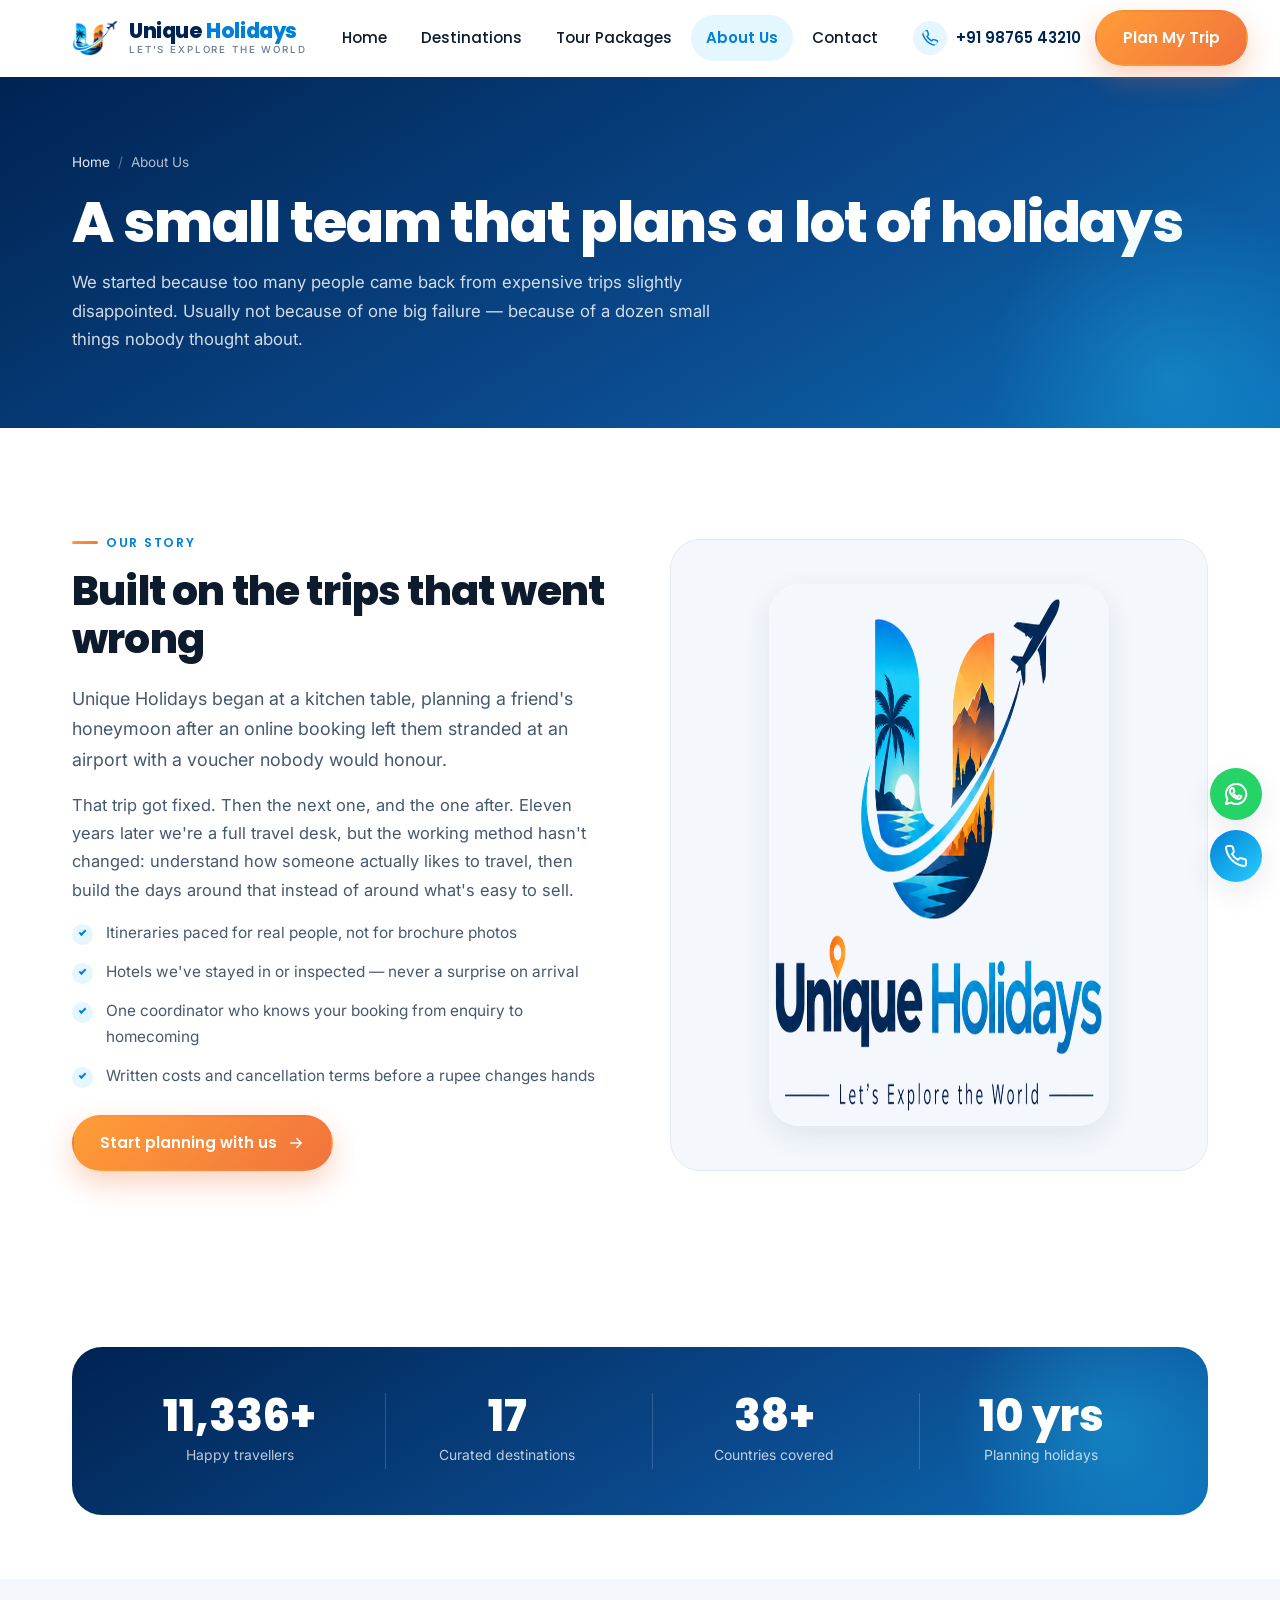
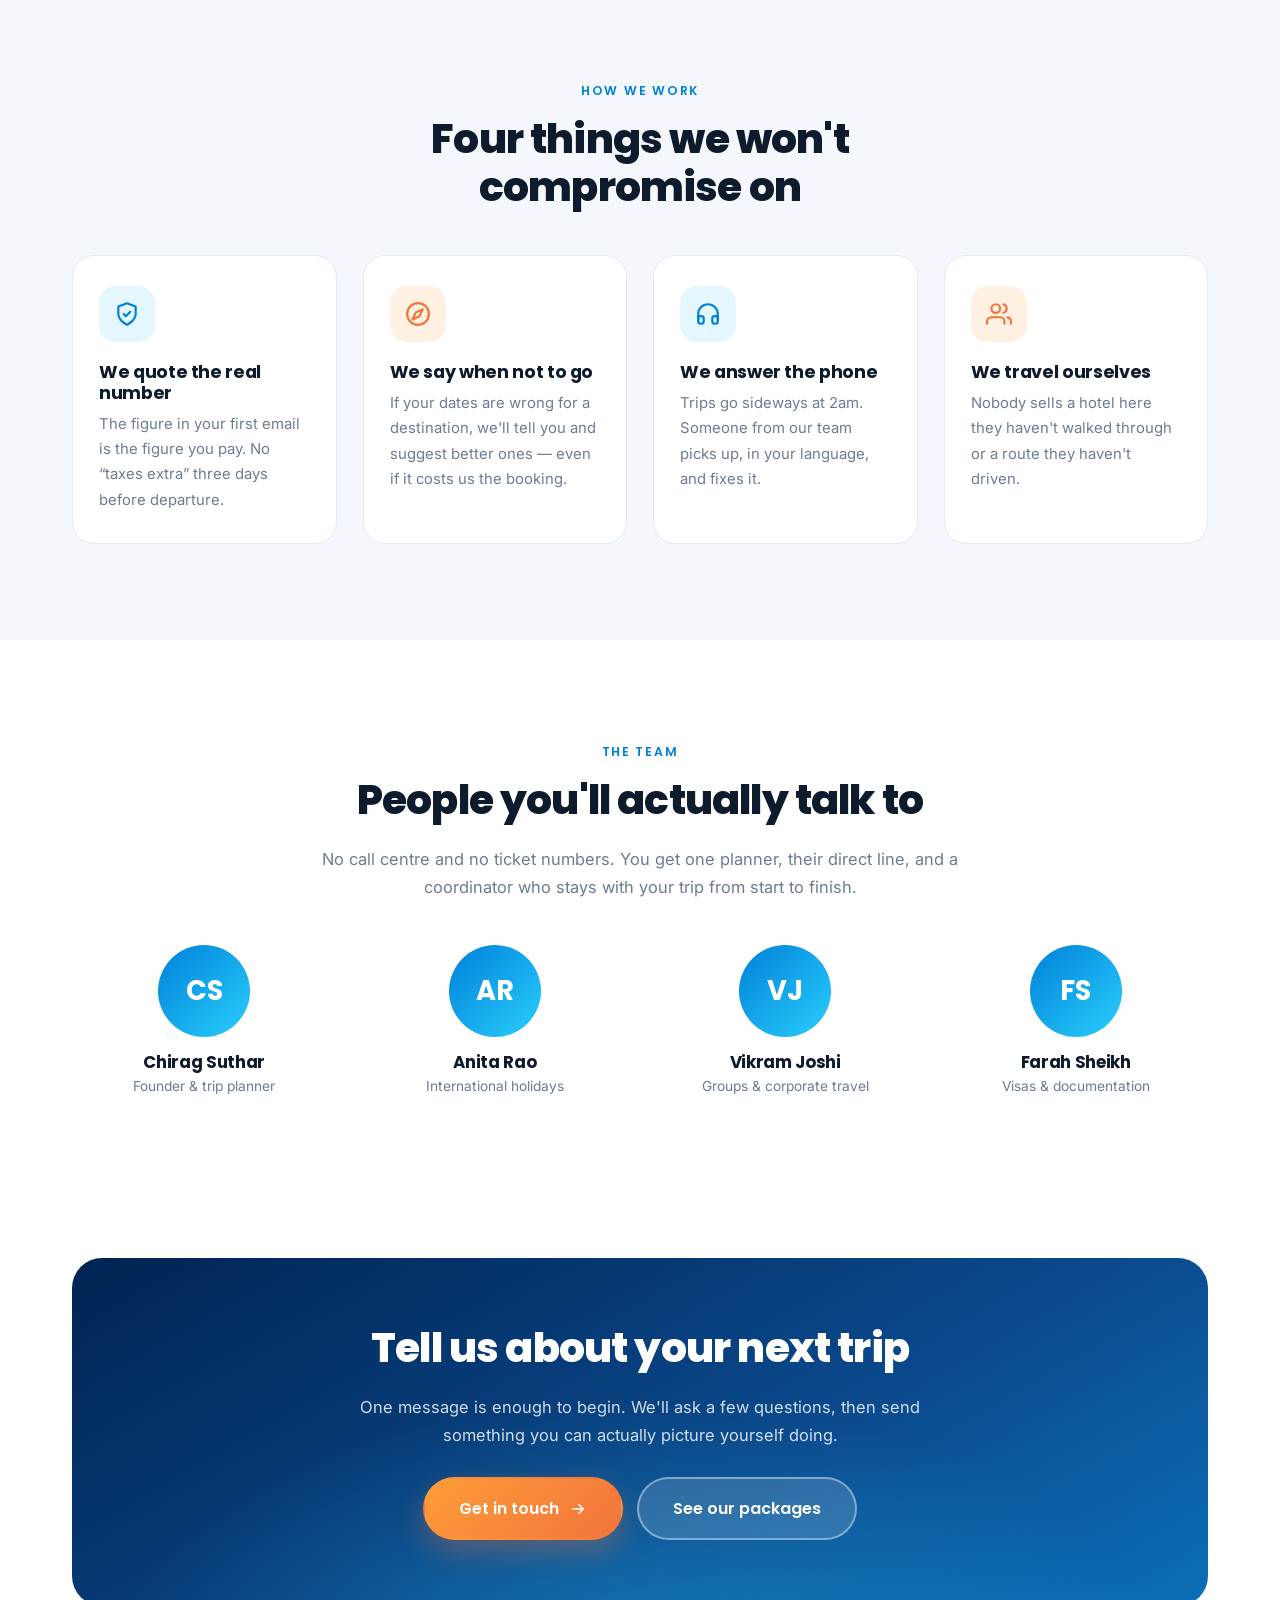
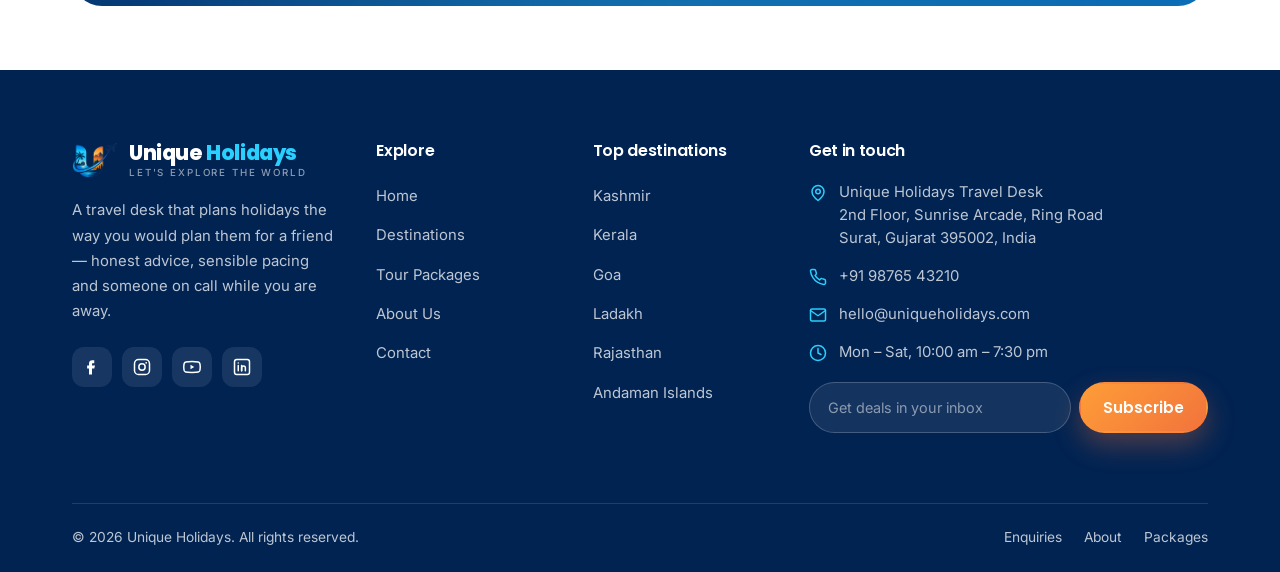
==== about.html @ 684582b1 "Build the Unique Holidays travel agency website A dependency-free static site built around the uploa" ====
<!DOCTYPE html>
<html lang="en">
<head>
<meta charset="utf-8">
<meta name="viewport" content="width=device-width, initial-scale=1">
<title>About Us — Unique Holidays</title>
<meta name="description" content="Unique Holidays is a travel desk that plans holidays the way you'd plan them for a friend — honest advice, all-in pricing and someone on call while you're away.">
<meta name="theme-color" content="#002352">
<link rel="canonical" href="https://www.uniqueholidays.com/about.html">
<meta property="og:type" content="website">
<meta property="og:title" content="About Us — Unique Holidays">
<meta property="og:description" content="Unique Holidays is a travel desk that plans holidays the way you'd plan them for a friend — honest advice, all-in pricing and someone on call while you're away.">
<meta property="og:image" content="assets/img/og-image.png">
<meta property="og:site_name" content="Unique Holidays">
<meta name="twitter:card" content="summary_large_image">
<link rel="icon" href="assets/img/favicon.ico" sizes="any">
<link rel="icon" href="assets/img/icon-192.png" type="image/png">
<link rel="apple-touch-icon" href="assets/img/apple-touch-icon.png">
<link rel="manifest" href="site.webmanifest">
<link rel="preconnect" href="https://fonts.googleapis.com">
<link rel="preconnect" href="https://fonts.gstatic.com" crossorigin>
<link href="https://fonts.googleapis.com/css2?family=Inter:wght@400;500;600&family=Poppins:wght@500;600;700;800&display=swap" rel="stylesheet">
<link rel="stylesheet" href="assets/css/styles.css">
</head>
<body>
<a class="skip-link" href="#main">Skip to main content</a>
<header class="site-header" id="siteHeader">
  <div class="container header-inner">
    <a class="brand" href="index.html" aria-label="Unique Holidays — home">
      <img src="assets/img/logo-mark.png" alt="" width="46" height="36">
      <span class="brand-text">
        <span class="brand-name">Unique <span>Holidays</span></span>
        <span class="brand-tag">Let's Explore the World</span>
      </span>
    </a>
    <nav class="nav" id="primaryNav" aria-label="Primary">
      <ul class="nav-list"><li><a href="index.html">Home</a></li><li><a href="destinations.html">Destinations</a></li><li><a href="packages.html">Tour Packages</a></li><li><a href="about.html" aria-current="page">About Us</a></li><li><a href="contact.html">Contact</a></li><li class="nav-cta-mobile"><a class="btn btn-primary" href="contact.html">Plan My Trip</a></li></ul>
    </nav>
    <div class="header-actions">
      <a class="header-phone" href="tel:+919876543210"><svg viewBox="0 0 24 24" fill="none" stroke="currentColor" stroke-width="2" stroke-linecap="round" stroke-linejoin="round" aria-hidden="true"><path d="M22 16.9v3a2 2 0 0 1-2.2 2 19.8 19.8 0 0 1-8.6-3.1 19.5 19.5 0 0 1-6-6A19.8 19.8 0 0 1 2 4.2 2 2 0 0 1 4 2h3a2 2 0 0 1 2 1.7c.1 1 .4 1.9.7 2.8a2 2 0 0 1-.4 2.1L8 9.9a16 16 0 0 0 6 6l1.3-1.3a2 2 0 0 1 2.1-.4c.9.3 1.8.6 2.8.7a2 2 0 0 1 1.8 2z"/></svg><span>+91 98765 43210</span></a>
      <a class="btn btn-primary" href="contact.html">Plan My Trip</a>
      <button class="nav-toggle" id="navToggle" type="button"
              aria-expanded="false" aria-controls="primaryNav" aria-label="Toggle navigation">
        <span></span>
      </button>
    </div>
  </div>
</header>

<main id="main">
  <section class="page-hero">
    <div class="container">
      <nav class="crumbs" aria-label="Breadcrumb">
        <a href="index.html">Home</a><span aria-hidden="true">/</span><span>About Us</span>
      </nav>
      <h1>A small team that plans a lot of holidays</h1>
      <p>We started because too many people came back from expensive trips slightly disappointed. Usually not because of one big failure — because of a dozen small things nobody thought about.</p>
    </div>
  </section>

  <section class="section">
    <div class="container split">
      <div>
        <span class="eyebrow">Our story</span>
        <h2>Built on the trips that went wrong</h2>
        <p class="lede">Unique Holidays began at a kitchen table, planning a friend's honeymoon after
           an online booking left them stranded at an airport with a voucher nobody would honour.</p>
        <p>That trip got fixed. Then the next one, and the one after. Eleven years later we're a
           full travel desk, but the working method hasn't changed: understand how someone actually
           likes to travel, then build the days around that instead of around what's easy to sell.</p>
        <ul class="tick-list">
          <li>Itineraries paced for real people, not for brochure photos</li>
          <li>Hotels we've stayed in or inspected — never a surprise on arrival</li>
          <li>One coordinator who knows your booking from enquiry to homecoming</li>
          <li>Written costs and cancellation terms before a rupee changes hands</li>
        </ul>
        <p style="margin-top:26px">
          <a class="btn btn-primary" href="contact.html">Start planning with us <svg viewBox="0 0 24 24" fill="none" stroke="currentColor" stroke-width="2" stroke-linecap="round" stroke-linejoin="round" aria-hidden="true"><path d="M5 12h14M13 6l6 6-6 6"/></svg></a>
        </p>
      </div>
      <div class="split-media">
        <div class="logo-showcase">
          <img src="assets/img/logo-full.png" alt="Unique Holidays — Let's Explore the World"
               width="720" height="542">
        </div>
      </div>
    </div>
  </section>

  <section class="section section--tight">
    <div class="container">
      <div class="stats-band reveal">
        <div class="stats-grid">
          <div><strong data-count="12000" data-suffix="+">0</strong><span>Happy travellers</span></div>
          <div><strong data-count="18" data-suffix="">0</strong><span>Curated destinations</span></div>
          <div><strong data-count="40" data-suffix="+">0</strong><span>Countries covered</span></div>
          <div><strong data-count="11" data-suffix=" yrs">0</strong><span>Planning holidays</span></div>
        </div>
      </div>
    </div>
  </section>

  <section class="section section--soft">
    <div class="container">
      <div class="section-head section-head--center">
        <span class="eyebrow">How we work</span>
        <h2>Four things we won't compromise on</h2>
      </div>
      <div class="grid grid-4"><div class="feature reveal"><div class="icon"><svg viewBox="0 0 24 24" fill="none" stroke="currentColor" stroke-width="2" stroke-linecap="round" stroke-linejoin="round" aria-hidden="true"><path d="M12 22s8-4 8-10V5l-8-3-8 3v7c0 6 8 10 8 10z"/><path d="m9 12 2 2 4-4"/></svg></div>
      <h3>We quote the real number</h3><p>The figure in your first email is the figure you pay. No “taxes extra” three days before departure.</p></div><div class="feature reveal"><div class="icon"><svg viewBox="0 0 24 24" fill="none" stroke="currentColor" stroke-width="2" stroke-linecap="round" stroke-linejoin="round" aria-hidden="true"><circle cx="12" cy="12" r="10"/><path d="m16.2 7.8-2.9 6.4-6.4 2.9 2.9-6.4z"/></svg></div>
      <h3>We say when not to go</h3><p>If your dates are wrong for a destination, we'll tell you and suggest better ones — even if it costs us the booking.</p></div><div class="feature reveal"><div class="icon"><svg viewBox="0 0 24 24" fill="none" stroke="currentColor" stroke-width="2" stroke-linecap="round" stroke-linejoin="round" aria-hidden="true"><path d="M3 18v-6a9 9 0 0 1 18 0v6"/><path d="M21 19a2 2 0 0 1-2 2h-1a2 2 0 0 1-2-2v-3a2 2 0 0 1 2-2h3zM3 19a2 2 0 0 0 2 2h1a2 2 0 0 0 2-2v-3a2 2 0 0 0-2-2H3z"/></svg></div>
      <h3>We answer the phone</h3><p>Trips go sideways at 2am. Someone from our team picks up, in your language, and fixes it.</p></div><div class="feature reveal"><div class="icon"><svg viewBox="0 0 24 24" fill="none" stroke="currentColor" stroke-width="2" stroke-linecap="round" stroke-linejoin="round" aria-hidden="true"><path d="M17 21v-2a4 4 0 0 0-4-4H5a4 4 0 0 0-4 4v2"/><circle cx="9" cy="7" r="4"/><path d="M23 21v-2a4 4 0 0 0-3-3.9"/><path d="M16 3.1a4 4 0 0 1 0 7.8"/></svg></div>
      <h3>We travel ourselves</h3><p>Nobody sells a hotel here they haven't walked through or a route they haven't driven.</p></div></div>
    </div>
  </section>

  <section class="section">
    <div class="container">
      <div class="section-head section-head--center">
        <span class="eyebrow">The team</span>
        <h2>People you'll actually talk to</h2>
        <p>No call centre and no ticket numbers. You get one planner, their direct line,
           and a coordinator who stays with your trip from start to finish.</p>
      </div>
      <div class="grid grid-4"><div class="team-card reveal"><span class="avatar" aria-hidden="true">CS</span>
      <h3>Chirag Suthar</h3><p>Founder &amp; trip planner</p></div><div class="team-card reveal"><span class="avatar" aria-hidden="true">AR</span>
      <h3>Anita Rao</h3><p>International holidays</p></div><div class="team-card reveal"><span class="avatar" aria-hidden="true">VJ</span>
      <h3>Vikram Joshi</h3><p>Groups &amp; corporate travel</p></div><div class="team-card reveal"><span class="avatar" aria-hidden="true">FS</span>
      <h3>Farah Sheikh</h3><p>Visas &amp; documentation</p></div></div>
    </div>
  </section>

  <section class="section section--tight">
    <div class="container">
      <div class="cta-band reveal">
        <h2>Tell us about your next trip</h2>
        <p>One message is enough to begin. We'll ask a few questions, then send something
           you can actually picture yourself doing.</p>
        <div class="cta-actions">
          <a class="btn btn-primary btn-lg" href="contact.html">Get in touch <svg viewBox="0 0 24 24" fill="none" stroke="currentColor" stroke-width="2" stroke-linecap="round" stroke-linejoin="round" aria-hidden="true"><path d="M5 12h14M13 6l6 6-6 6"/></svg></a>
          <a class="btn btn-light btn-lg" href="packages.html">See our packages</a>
        </div>
      </div>
    </div>
  </section>
</main>
<footer class="site-footer">
  <div class="container">
    <div class="footer-top">
      <div class="footer-about">
        <a class="brand" href="index.html">
          <img src="assets/img/logo-mark.png" alt="" width="46" height="36">
          <span class="brand-text">
            <span class="brand-name">Unique <span>Holidays</span></span>
            <span class="brand-tag">Let's Explore the World</span>
          </span>
        </a>
        <p>A travel desk that plans holidays the way you would plan them for a friend —
           honest advice, sensible pacing and someone on call while you are away.</p>
        <div class="socials">
          <a href="#" aria-label="Facebook"><svg viewBox="0 0 24 24" fill="none" stroke="currentColor" stroke-width="2" stroke-linecap="round" stroke-linejoin="round" aria-hidden="true"><path d="M15 3h-2.5A4.5 4.5 0 0 0 8 7.5V10H5.5v4H8v8h4v-8h3l1-4h-4V7.5A.5.5 0 0 1 12.5 7H15z" fill="currentColor" stroke="none"/></svg></a>
          <a href="#" aria-label="Instagram"><svg viewBox="0 0 24 24" fill="none" stroke="currentColor" stroke-width="2" stroke-linecap="round" stroke-linejoin="round" aria-hidden="true"><rect x="2" y="2" width="20" height="20" rx="5.5"/><circle cx="12" cy="12" r="4.2"/><circle cx="17.6" cy="6.4" r="1.2" fill="currentColor" stroke="none"/></svg></a>
          <a href="#" aria-label="YouTube"><svg viewBox="0 0 24 24" fill="none" stroke="currentColor" stroke-width="2" stroke-linecap="round" stroke-linejoin="round" aria-hidden="true"><path d="M22.5 7.5a3 3 0 0 0-2.1-2.1C18.5 4.8 12 4.8 12 4.8s-6.5 0-8.4.6A3 3 0 0 0 1.5 7.5 31 31 0 0 0 1 12a31 31 0 0 0 .5 4.5 3 3 0 0 0 2.1 2.1c1.9.6 8.4.6 8.4.6s6.5 0 8.4-.6a3 3 0 0 0 2.1-2.1A31 31 0 0 0 23 12a31 31 0 0 0-.5-4.5z"/><path d="m10 15 5-3-5-3z" fill="currentColor" stroke="none"/></svg></a>
          <a href="#" aria-label="LinkedIn"><svg viewBox="0 0 24 24" fill="none" stroke="currentColor" stroke-width="2" stroke-linecap="round" stroke-linejoin="round" aria-hidden="true"><rect x="2" y="2" width="20" height="20" rx="3"/><path d="M7 10v7M7 6.5v.01M11.5 17v-4a2.5 2.5 0 0 1 5 0v4"/><path d="M11.5 10v7"/></svg></a>
        </div>
      </div>
      <div class="footer-col">
        <h4>Explore</h4>
        <ul><li><a href="index.html">Home</a></li><li><a href="destinations.html">Destinations</a></li><li><a href="packages.html">Tour Packages</a></li><li><a href="about.html">About Us</a></li><li><a href="contact.html">Contact</a></li></ul>
      </div>
      <div class="footer-col">
        <h4>Top destinations</h4>
        <ul><li><a href="destinations.html#kashmir">Kashmir</a></li><li><a href="destinations.html#kerala">Kerala</a></li><li><a href="destinations.html#goa">Goa</a></li><li><a href="destinations.html#ladakh">Ladakh</a></li><li><a href="destinations.html#rajasthan">Rajasthan</a></li><li><a href="destinations.html#andaman">Andaman Islands</a></li></ul>
      </div>
      <div class="footer-col">
        <h4>Get in touch</h4>
        <!-- TODO: replace the placeholder contact details below with your real ones -->
        <ul class="footer-contact">
          <li><svg viewBox="0 0 24 24" fill="none" stroke="currentColor" stroke-width="2" stroke-linecap="round" stroke-linejoin="round" aria-hidden="true"><path d="M20 10c0 6-8 12-8 12s-8-6-8-12a8 8 0 0 1 16 0z"/><circle cx="12" cy="10" r="3"/></svg><span>Unique Holidays Travel Desk<br>2nd Floor, Sunrise Arcade, Ring Road<br>Surat, Gujarat 395002, India</span></li>
          <li><svg viewBox="0 0 24 24" fill="none" stroke="currentColor" stroke-width="2" stroke-linecap="round" stroke-linejoin="round" aria-hidden="true"><path d="M22 16.9v3a2 2 0 0 1-2.2 2 19.8 19.8 0 0 1-8.6-3.1 19.5 19.5 0 0 1-6-6A19.8 19.8 0 0 1 2 4.2 2 2 0 0 1 4 2h3a2 2 0 0 1 2 1.7c.1 1 .4 1.9.7 2.8a2 2 0 0 1-.4 2.1L8 9.9a16 16 0 0 0 6 6l1.3-1.3a2 2 0 0 1 2.1-.4c.9.3 1.8.6 2.8.7a2 2 0 0 1 1.8 2z"/></svg><span><a href="tel:+919876543210">+91 98765 43210</a></span></li>
          <li><svg viewBox="0 0 24 24" fill="none" stroke="currentColor" stroke-width="2" stroke-linecap="round" stroke-linejoin="round" aria-hidden="true"><path d="M4 4h16a2 2 0 0 1 2 2v12a2 2 0 0 1-2 2H4a2 2 0 0 1-2-2V6a2 2 0 0 1 2-2z"/><path d="m22 6-10 7L2 6"/></svg><span><a href="mailto:hello@uniqueholidays.com">hello@uniqueholidays.com</a></span></li>
          <li><svg viewBox="0 0 24 24" fill="none" stroke="currentColor" stroke-width="2" stroke-linecap="round" stroke-linejoin="round" aria-hidden="true"><circle cx="12" cy="12" r="10"/><path d="M12 6v6l4 2"/></svg><span>Mon – Sat, 10:00 am – 7:30 pm</span></li>
        </ul>
        <form class="newsletter" id="newsletterForm" novalidate>
          <label class="visually-hidden" for="newsletterEmail">Email address</label>
          <input type="email" id="newsletterEmail" name="email" placeholder="Get deals in your inbox" required>
          <button class="btn btn-primary" type="submit">Subscribe</button>
        </form>
        <p class="newsletter-msg" id="newsletterMsg" role="status"></p>
      </div>
    </div>
    <div class="footer-bottom">
      <p style="margin:0">© <span id="year">2026</span> Unique Holidays. All rights reserved.</p>
      <ul>
        <li><a href="contact.html">Enquiries</a></li>
        <li><a href="about.html">About</a></li>
        <li><a href="packages.html">Packages</a></li>
      </ul>
    </div>
  </div>
</footer>

<div class="float-actions">
  <a class="float-wa" href="https://wa.me/919876543210" aria-label="Chat on WhatsApp" target="_blank" rel="noopener"><svg viewBox="0 0 24 24" fill="none" stroke="currentColor" stroke-width="2" stroke-linecap="round" stroke-linejoin="round" aria-hidden="true"><path d="M17.5 14.4c-.3-.2-1.7-.9-2-1-.3-.1-.5-.1-.7.1l-.9 1.2c-.2.2-.4.2-.6.1a8.2 8.2 0 0 1-4-3.5c-.2-.3 0-.5.1-.6l.6-.7c.2-.2.2-.4.3-.6s0-.4 0-.6l-1-2.3c-.2-.6-.5-.5-.7-.5h-.6c-.2 0-.6.1-.9.4A3.4 3.4 0 0 0 5.9 9c0 1.5 1.1 3 1.3 3.2a12 12 0 0 0 4.6 4.1c1.7.7 2.3.8 3.1.6.5-.1 1.7-.7 1.9-1.3.2-.7.2-1.2.2-1.3z"/><path d="M12 2a10 10 0 0 0-8.6 15L2 22l5.2-1.4A10 10 0 1 0 12 2z" fill="none"/></svg></a>
  <a class="float-call" href="tel:+919876543210" aria-label="Call us"><svg viewBox="0 0 24 24" fill="none" stroke="currentColor" stroke-width="2" stroke-linecap="round" stroke-linejoin="round" aria-hidden="true"><path d="M22 16.9v3a2 2 0 0 1-2.2 2 19.8 19.8 0 0 1-8.6-3.1 19.5 19.5 0 0 1-6-6A19.8 19.8 0 0 1 2 4.2 2 2 0 0 1 4 2h3a2 2 0 0 1 2 1.7c.1 1 .4 1.9.7 2.8a2 2 0 0 1-.4 2.1L8 9.9a16 16 0 0 0 6 6l1.3-1.3a2 2 0 0 1 2.1-.4c.9.3 1.8.6 2.8.7a2 2 0 0 1 1.8 2z"/></svg></a>
</div>

<script src="assets/js/main.js" defer></script>
</body>
</html>
---- assets/css/styles.css ----
/* ==========================================================================
   Unique Holidays — design system
   Palette sampled directly from the brand logo:
   navy #002352 · blue #0080D8 · sky #29CFFD · orange #FE9D38
   ========================================================================== */

/* ---------------------------------------------------------------- tokens -- */
:root {
  --navy:        #002352;
  --navy-800:    #04264F;
  --navy-600:    #0B4B8F;
  --blue:        #0080D8;
  --blue-400:    #29A9F0;
  --sky:         #29CFFD;
  --sky-100:     #E4F6FE;
  --orange:      #FE9D38;
  --orange-600:  #F2733C;
  --sand:        #FFE3B0;

  --ink:         #0E1B2C;
  --body:        #46586E;
  --muted:       #6B7C92;
  --line:        #E3EAF2;
  --line-soft:   #EEF3F8;
  --surface:     #FFFFFF;
  --surface-2:   #F4F8FC;

  --grad-brand:  linear-gradient(135deg, var(--blue) 0%, var(--sky) 100%);
  --grad-warm:   linear-gradient(135deg, var(--orange) 0%, var(--orange-600) 100%);
  --grad-deep:   linear-gradient(150deg, var(--navy) 0%, var(--navy-600) 62%, #0B6FB8 100%);

  --r-sm: 10px;
  --r-md: 16px;
  --r-lg: 22px;
  --r-xl: 30px;
  --r-pill: 999px;

  --sh-sm: 0 2px 8px rgba(0, 35, 82, .06);
  --sh-md: 0 10px 30px rgba(0, 35, 82, .09);
  --sh-lg: 0 24px 60px rgba(0, 35, 82, .14);
  --sh-cta: 0 12px 28px rgba(242, 115, 60, .32);

  --container: 1180px;
  --gutter: 22px;

  --font-head: "Poppins", "Segoe UI", system-ui, -apple-system, sans-serif;
  --font-body: "Inter", "Segoe UI", system-ui, -apple-system, sans-serif;

  --ease: cubic-bezier(.22, .8, .26, 1);
}

/* ------------------------------------------------------------------ base -- */
*, *::before, *::after { box-sizing: border-box; }

html { scroll-behavior: smooth; -webkit-text-size-adjust: 100%; }

body {
  margin: 0;
  font-family: var(--font-body);
  font-size: 16.5px;
  line-height: 1.7;
  color: var(--body);
  background: var(--surface);
  overflow-x: hidden;
}

h1, h2, h3, h4, h5 {
  font-family: var(--font-head);
  color: var(--ink);
  line-height: 1.18;
  margin: 0 0 .5em;
  letter-spacing: -.02em;
  font-weight: 700;
}
h1 { font-size: clamp(2.15rem, 4.6vw, 3.5rem); font-weight: 800; }
h2 { font-size: clamp(1.75rem, 3.2vw, 2.6rem); font-weight: 800; }
h3 { font-size: clamp(1.15rem, 1.8vw, 1.4rem); }
p  { margin: 0 0 1rem; }
a  { color: var(--blue); text-decoration: none; transition: color .2s var(--ease); }
a:hover { color: var(--orange-600); }
img, svg { max-width: 100%; display: block; }
ul { margin: 0; padding: 0; list-style: none; }

:focus-visible {
  outline: 3px solid var(--orange);
  outline-offset: 3px;
  border-radius: 6px;
}

.visually-hidden {
  position: absolute; width: 1px; height: 1px; padding: 0; margin: -1px;
  overflow: hidden; clip: rect(0 0 0 0); white-space: nowrap; border: 0;
}

.skip-link {
  position: absolute; left: 50%; top: -60px; transform: translateX(-50%);
  background: var(--navy); color: #fff; padding: 10px 20px;
  border-radius: 0 0 10px 10px; z-index: 200; transition: top .2s var(--ease);
}
.skip-link:focus { top: 0; color: #fff; }

/* ------------------------------------------------------------- structure -- */
.container {
  width: 100%;
  max-width: var(--container);
  margin-inline: auto;
  padding-inline: var(--gutter);
}

.section { padding-block: clamp(56px, 8vw, 96px); }
.section--soft { background: var(--surface-2); }
.section--tight { padding-block: clamp(40px, 5vw, 64px); }

.section-head { max-width: 660px; margin-bottom: 44px; }
.section-head--center { margin-inline: auto; text-align: center; }

.eyebrow {
  display: inline-flex; align-items: center; gap: 8px;
  font-family: var(--font-head); font-weight: 600; font-size: .78rem;
  letter-spacing: .14em; text-transform: uppercase;
  color: var(--blue); margin-bottom: 14px;
}
.eyebrow::before {
  content: ""; width: 26px; height: 3px; border-radius: 2px; background: var(--grad-warm);
}
.section-head--center .eyebrow::before { display: none; }
.section-head p { font-size: 1.03rem; color: var(--muted); margin-bottom: 0; }

.lede { font-size: 1.12rem; color: var(--body); }

/* --------------------------------------------------------------- buttons -- */
.btn {
  display: inline-flex; align-items: center; justify-content: center; gap: 10px;
  font-family: var(--font-head); font-weight: 600; font-size: .95rem;
  padding: 13px 26px; border-radius: var(--r-pill); border: 2px solid transparent;
  cursor: pointer; transition: transform .22s var(--ease), box-shadow .22s var(--ease),
              background .22s var(--ease), color .22s var(--ease), border-color .22s var(--ease);
  white-space: nowrap; text-align: center;
}
.btn:hover { transform: translateY(-2px); }
.btn:active { transform: translateY(0); }
.btn svg { width: 18px; height: 18px; flex: none; }

.btn-primary { background: var(--grad-warm); color: #fff; box-shadow: var(--sh-cta); }
.btn-primary:hover { color: #fff; box-shadow: 0 16px 34px rgba(242, 115, 60, .42); }

.btn-brand { background: var(--grad-brand); color: #fff; box-shadow: 0 12px 26px rgba(11, 132, 222, .3); }
.btn-brand:hover { color: #fff; }

.btn-outline { border-color: var(--line); color: var(--ink); background: #fff; }
.btn-outline:hover { border-color: var(--blue); color: var(--blue); }

.btn-light { background: rgba(255, 255, 255, .14); color: #fff; border-color: rgba(255, 255, 255, .4); }
.btn-light:hover { background: #fff; color: var(--navy); }

.btn-block { width: 100%; }
.btn-lg { padding: 16px 34px; font-size: 1rem; }

/* ---------------------------------------------------------------- header -- */
.site-header {
  position: sticky; top: 0; z-index: 100;
  background: rgba(255, 255, 255, .92);
  backdrop-filter: blur(12px);
  border-bottom: 1px solid transparent;
  transition: box-shadow .25s var(--ease), border-color .25s var(--ease);
}
.site-header.is-stuck { box-shadow: var(--sh-sm); border-bottom-color: var(--line); }

.header-inner {
  display: flex; align-items: center; gap: 20px;
  min-height: 76px;
}

.brand { display: flex; align-items: center; gap: 11px; flex: none; }
.brand img { width: 46px; height: auto; }
.brand-text { display: flex; flex-direction: column; line-height: 1; }
.brand-name {
  font-family: var(--font-head); font-weight: 800; font-size: 1.28rem;
  letter-spacing: -.02em; color: var(--navy);
}
.brand-name span { color: var(--blue); }
.brand-tag {
  font-size: .61rem; letter-spacing: .19em; text-transform: uppercase;
  color: var(--muted); margin-top: 4px; font-weight: 500;
}

.nav { margin-left: auto; }
.nav-list { display: flex; align-items: center; gap: 4px; }
.nav-list a {
  display: block; padding: 10px 15px; border-radius: var(--r-pill); white-space: nowrap;
  font-family: var(--font-head); font-weight: 500; font-size: .94rem; color: var(--ink);
}
.nav-list a:hover { background: var(--sky-100); color: var(--blue); }
.nav-list a[aria-current="page"] { color: var(--blue); background: var(--sky-100); font-weight: 600; }

.header-actions { display: flex; align-items: center; gap: 14px; flex: none; }
.header-phone {
  display: inline-flex; align-items: center; gap: 9px;
  font-family: var(--font-head); font-weight: 600; font-size: .93rem; color: var(--navy);
}
.header-phone svg { width: 34px; height: 34px; padding: 8px; border-radius: 50%;
  background: var(--sky-100); color: var(--blue); flex: none; }
.header-phone:hover { color: var(--blue); }

.nav-cta-mobile { display: none; }
.nav-cta-mobile .btn { width: 100%; margin-top: 14px; }

.nav-toggle {
  display: none; width: 46px; height: 46px; border: 1px solid var(--line);
  background: #fff; border-radius: 13px; cursor: pointer; padding: 0;
  align-items: center; justify-content: center; flex: none;
}
.nav-toggle span {
  display: block; width: 20px; height: 2px; background: var(--navy); border-radius: 2px;
  position: relative; transition: background .2s var(--ease);
}
.nav-toggle span::before, .nav-toggle span::after {
  content: ""; position: absolute; left: 0; width: 20px; height: 2px;
  background: var(--navy); border-radius: 2px; transition: transform .25s var(--ease);
}
.nav-toggle span::before { top: -6px; }
.nav-toggle span::after  { top: 6px; }
.nav-toggle[aria-expanded="true"] span { background: transparent; }
.nav-toggle[aria-expanded="true"] span::before { transform: translateY(6px) rotate(45deg); }
.nav-toggle[aria-expanded="true"] span::after  { transform: translateY(-6px) rotate(-45deg); }

/* ------------------------------------------------------------------ hero -- */
.hero {
  position: relative; overflow: hidden;
  background: var(--grad-deep);
  color: #fff; padding-block: clamp(52px, 7vw, 88px) clamp(76px, 9vw, 116px);
}
.hero::before {
  content: ""; position: absolute; inset: auto -10% -55% -10%; height: 70%;
  background: radial-gradient(60% 100% at 50% 0%, rgba(41, 207, 253, .28), transparent 70%);
  pointer-events: none;
}
.hero-swoosh {
  position: absolute; right: -8%; top: -14%; width: 66%; min-width: 560px;
  opacity: .14; pointer-events: none;
}
.hero-inner {
  position: relative; z-index: 2;
  display: grid; grid-template-columns: 1.05fr .95fr; gap: clamp(30px, 5vw, 66px);
  align-items: center;
}
.hero h1 { color: #fff; margin-bottom: 18px; }
.hero h1 em {
  font-style: normal;
  background: linear-gradient(100deg, var(--orange) 10%, var(--sand) 90%);
  -webkit-background-clip: text; background-clip: text; color: transparent;
}
.hero-copy p { color: rgba(255, 255, 255, .82); font-size: 1.1rem; max-width: 52ch; }

.hero-pill {
  display: inline-flex; align-items: center; gap: 10px;
  background: rgba(255, 255, 255, .12); border: 1px solid rgba(255, 255, 255, .22);
  padding: 7px 16px 7px 8px; border-radius: var(--r-pill);
  font-size: .84rem; font-weight: 500; color: #fff; margin-bottom: 22px;
}
.hero-pill b {
  background: var(--grad-warm); color: #fff; font-weight: 700;
  padding: 3px 12px; border-radius: var(--r-pill); font-size: .76rem;
  font-family: var(--font-head); letter-spacing: .04em;
}
.hero-actions { display: flex; flex-wrap: wrap; gap: 14px; margin-top: 30px; }

.hero-stats {
  display: flex; flex-wrap: wrap; gap: 32px; margin-top: 40px;
  padding-top: 28px; border-top: 1px solid rgba(255, 255, 255, .18);
}
.hero-stats div strong {
  display: block; font-family: var(--font-head); font-weight: 800;
  font-size: 1.75rem; color: #fff; line-height: 1.1;
}
.hero-stats div span { font-size: .84rem; color: rgba(255, 255, 255, .7); }

/* hero collage */
.hero-art { position: relative; }
.collage { display: grid; grid-template-columns: 1fr 1fr; gap: 16px; }
.collage img {
  width: 100%; height: 100%; object-fit: cover; border-radius: var(--r-lg);
  box-shadow: var(--sh-lg); border: 3px solid rgba(255, 255, 255, .18);
}
.collage figure { margin: 0; position: relative; overflow: hidden; border-radius: var(--r-lg); }
.collage figcaption {
  position: absolute; left: 12px; bottom: 12px; z-index: 2;
  background: rgba(4, 38, 79, .74); backdrop-filter: blur(6px);
  color: #fff; font-family: var(--font-head); font-weight: 600; font-size: .8rem;
  padding: 5px 13px; border-radius: var(--r-pill);
}
.collage .tall { grid-row: span 2; }
.collage .tall img { min-height: 320px; object-position: 50% 76%; }
.collage .short img { height: 152px; }

.hero-badge {
  margin-top: 16px; background: rgba(255, 255, 255, .1);
  border: 1px solid rgba(255, 255, 255, .2); border-radius: var(--r-md);
  padding: 14px 18px; backdrop-filter: blur(8px);
  display: flex; align-items: center; gap: 13px;
}
.hero-badge .icon {
  width: 40px; height: 40px; border-radius: 12px; flex: none; color: #fff;
  background: var(--grad-brand); display: grid; place-items: center;
}
.hero-badge .icon svg { width: 20px; height: 20px; }
.hero-badge strong { display: block; font-family: var(--font-head); font-size: .95rem; color: #fff; }
.hero-badge > span:last-child > span { font-size: .78rem; color: rgba(255, 255, 255, .72); }

/* --------------------------------------------------------- search widget -- */
.search-wrap { margin-top: -58px; position: relative; z-index: 20; }
.search-card {
  background: #fff; border-radius: var(--r-xl); box-shadow: var(--sh-lg);
  padding: 22px; display: grid; gap: 14px;
  grid-template-columns: repeat(4, 1fr) auto; align-items: end;
}
.field { display: flex; flex-direction: column; gap: 7px; min-width: 0; }
.field > label {
  font-family: var(--font-head); font-weight: 600; font-size: .76rem;
  letter-spacing: .09em; text-transform: uppercase; color: var(--muted);
}
.field select, .field input, .field textarea {
  font-family: var(--font-body); font-size: .95rem; color: var(--ink);
  border: 1.5px solid var(--line); border-radius: var(--r-sm);
  padding: 12px 14px; background: #fff; width: 100%;
  transition: border-color .2s var(--ease), box-shadow .2s var(--ease);
}
.field select {
  appearance: none;
  background-image: url("data:image/svg+xml,%3Csvg xmlns='http://www.w3.org/2000/svg' viewBox='0 0 24 24' fill='none' stroke='%236B7C92' stroke-width='2.5' stroke-linecap='round'%3E%3Cpath d='M6 9l6 6 6-6'/%3E%3C/svg%3E");
  background-repeat: no-repeat; background-position: right 12px center; background-size: 16px;
  padding-right: 38px; cursor: pointer;
}
.field :is(select, input, textarea):focus {
  outline: none; border-color: var(--blue); box-shadow: 0 0 0 4px rgba(11, 132, 222, .13);
}
.field textarea { resize: vertical; min-height: 130px; }

/* ----------------------------------------------------------------- cards -- */
.grid { display: grid; gap: 26px; }
.grid-2 { grid-template-columns: repeat(2, 1fr); }
.grid-3 { grid-template-columns: repeat(3, 1fr); }
.grid-4 { grid-template-columns: repeat(4, 1fr); }

/* destination tile */
.dest-card {
  position: relative; display: block; overflow: hidden;
  border-radius: var(--r-lg); box-shadow: var(--sh-md);
  min-height: 322px; color: #fff; isolation: isolate;
}
.dest-card img {
  position: absolute; inset: 0; width: 100%; height: 100%; object-fit: cover;
  object-position: 50% 64%; z-index: -2; transition: transform .6s var(--ease);
}
.dest-card::after {
  content: ""; position: absolute; inset: 0; z-index: -1;
  background: linear-gradient(180deg, rgba(0, 35, 82, 0) 6%,
              rgba(0, 35, 82, .38) 44%, rgba(0, 35, 82, .92) 100%);
}
.dest-card:hover img { transform: scale(1.07); }
.dest-card:hover { color: #fff; }
.dest-body { position: absolute; inset: auto 0 0 0; padding: 20px; }
.dest-body h3 { color: #fff; margin: 0 0 5px; font-size: 1.2rem; }
.dest-body p {
  margin: 0; font-size: .84rem; line-height: 1.55; color: rgba(255, 255, 255, .8);
  display: -webkit-box; -webkit-line-clamp: 2; -webkit-box-orient: vertical;
  line-clamp: 2; overflow: hidden;
}
.dest-price {
  display: flex; align-items: baseline; gap: 6px; margin-top: 12px;
  font-family: var(--font-head); font-size: .8rem; color: rgba(255, 255, 255, .78);
}
.dest-price b { font-size: 1.08rem; color: var(--orange); }
.dest-tag {
  position: absolute; top: 16px; left: 16px; z-index: 2;
  background: rgba(255, 255, 255, .92); color: var(--navy);
  font-family: var(--font-head); font-weight: 600; font-size: .73rem;
  padding: 5px 13px; border-radius: var(--r-pill);
}
.dest-card--tall { min-height: 420px; }

/* package card */
.pkg-card {
  background: #fff; border: 1px solid var(--line); border-radius: var(--r-lg);
  overflow: hidden; display: flex; flex-direction: column;
  transition: transform .28s var(--ease), box-shadow .28s var(--ease), border-color .28s var(--ease);
}
.pkg-card:hover { transform: translateY(-6px); box-shadow: var(--sh-lg); border-color: transparent; }
.pkg-media { position: relative; aspect-ratio: 16 / 10; overflow: hidden; }
.pkg-media img { width: 100%; height: 100%; object-fit: cover; transition: transform .6s var(--ease); }
.pkg-card:hover .pkg-media img { transform: scale(1.06); }
.pkg-badge {
  position: absolute; top: 14px; left: 14px;
  background: var(--grad-warm); color: #fff;
  font-family: var(--font-head); font-weight: 600; font-size: .72rem;
  padding: 5px 13px; border-radius: var(--r-pill); letter-spacing: .03em;
}
.pkg-rating {
  position: absolute; top: 14px; right: 14px;
  background: rgba(255, 255, 255, .94); color: var(--navy);
  font-family: var(--font-head); font-weight: 600; font-size: .76rem;
  padding: 5px 11px; border-radius: var(--r-pill);
  display: inline-flex; align-items: center; gap: 5px;
}
.pkg-rating svg { width: 13px; height: 13px; color: var(--orange); }
.pkg-body { padding: 22px; display: flex; flex-direction: column; flex: 1; }
.pkg-where {
  display: inline-flex; align-items: center; gap: 6px;
  font-size: .82rem; color: var(--muted); margin-bottom: 8px;
}
.pkg-where svg { width: 14px; height: 14px; color: var(--blue); }
.pkg-body h3 { font-size: 1.16rem; margin-bottom: 10px; }
.pkg-body > p { font-size: .9rem; color: var(--muted); margin-bottom: 16px; }
.pkg-meta {
  display: flex; flex-wrap: wrap; gap: 8px; margin-bottom: 18px;
}
.pkg-meta li {
  display: inline-flex; align-items: center; gap: 6px;
  background: var(--surface-2); color: var(--body);
  font-size: .78rem; padding: 5px 11px; border-radius: var(--r-pill);
}
.pkg-meta svg { width: 13px; height: 13px; color: var(--blue); }
.pkg-foot {
  margin-top: auto; padding-top: 16px; border-top: 1px dashed var(--line);
  display: flex; align-items: center; justify-content: space-between; gap: 12px;
}
.price small { display: block; font-size: .72rem; color: var(--muted); line-height: 1.4; }
.price strong {
  font-family: var(--font-head); font-weight: 800; font-size: 1.35rem; color: var(--navy);
}
.price s { font-size: .8rem; color: var(--muted); margin-left: 6px; font-weight: 400; }

/* feature / value cards */
.feature {
  background: #fff; border: 1px solid var(--line); border-radius: var(--r-lg);
  padding: 30px 26px; height: 100%;
  transition: transform .28s var(--ease), box-shadow .28s var(--ease), border-color .28s var(--ease);
}
.feature:hover { transform: translateY(-5px); box-shadow: var(--sh-md); border-color: transparent; }
.feature .icon {
  width: 56px; height: 56px; border-radius: 17px; display: grid; place-items: center;
  background: var(--sky-100); color: var(--blue); margin-bottom: 20px;
}
.feature .icon svg { width: 26px; height: 26px; }
.feature:nth-child(2n) .icon { background: #FFF1E1; color: var(--orange-600); }
.feature h3 { font-size: 1.1rem; margin-bottom: 8px; }
.feature p { font-size: .93rem; color: var(--muted); margin: 0; }

/* numbered steps */
.step { position: relative; padding-left: 74px; }
.step .num {
  position: absolute; left: 0; top: 0;
  width: 54px; height: 54px; border-radius: 18px; display: grid; place-items: center;
  background: var(--grad-brand); color: #fff;
  font-family: var(--font-head); font-weight: 800; font-size: 1.25rem;
  box-shadow: 0 10px 22px rgba(11, 132, 222, .28);
}
.step h3 { font-size: 1.08rem; margin-bottom: 6px; }
.step p { font-size: .93rem; color: var(--muted); margin: 0; }

/* ------------------------------------------------------------ stats band -- */
.stats-band {
  background: var(--grad-deep); color: #fff; border-radius: var(--r-xl);
  padding: clamp(30px, 4vw, 46px); position: relative; overflow: hidden;
}
.stats-band::before {
  content: ""; position: absolute; right: -60px; top: -80px; width: 320px; height: 320px;
  border-radius: 50%; background: radial-gradient(circle, rgba(41, 207, 253, .3), transparent 68%);
}
.stats-grid {
  position: relative; display: grid; grid-template-columns: repeat(4, 1fr);
  gap: 24px; text-align: center;
}
.stats-grid div + div { border-left: 1px solid rgba(255, 255, 255, .16); }
.stats-grid strong {
  display: block; font-family: var(--font-head); font-weight: 800;
  font-size: clamp(1.9rem, 3.4vw, 2.7rem); line-height: 1.1;
}
.stats-grid span { font-size: .87rem; color: rgba(255, 255, 255, .74); }

/* ---------------------------------------------------------- testimonials -- */
.slider { position: relative; }
.slider-viewport { overflow: hidden; }
.slider-track {
  display: flex; transition: transform .5s var(--ease);
}
.slide { flex: 0 0 100%; padding: 4px; }
.quote {
  background: #fff; border: 1px solid var(--line); border-radius: var(--r-lg);
  padding: clamp(26px, 4vw, 44px); text-align: center; box-shadow: var(--sh-sm);
}
.quote .stars { display: inline-flex; gap: 3px; color: var(--orange); margin-bottom: 18px; }
.quote .stars svg { width: 19px; height: 19px; }
.quote blockquote {
  margin: 0 0 24px; font-size: clamp(1.02rem, 1.7vw, 1.22rem);
  line-height: 1.75; color: var(--ink); font-weight: 400;
}
.quote-person { display: inline-flex; align-items: center; gap: 13px; }
.avatar {
  width: 50px; height: 50px; border-radius: 50%; flex: none;
  background: var(--grad-brand); color: #fff; display: grid; place-items: center;
  font-family: var(--font-head); font-weight: 700; font-size: 1.05rem;
}
.quote-person strong { display: block; font-family: var(--font-head); color: var(--ink); font-size: .97rem; }
.quote-person span { font-size: .82rem; color: var(--muted); }

.slider-nav { display: flex; align-items: center; justify-content: center; gap: 14px; margin-top: 28px; }
.slider-btn {
  width: 46px; height: 46px; border-radius: 50%; border: 1.5px solid var(--line);
  background: #fff; color: var(--navy); cursor: pointer; display: grid; place-items: center;
  transition: background .2s var(--ease), color .2s var(--ease), border-color .2s var(--ease);
}
.slider-btn:hover { background: var(--navy); color: #fff; border-color: var(--navy); }
.slider-btn svg { width: 18px; height: 18px; }
.slider-dots { display: flex; gap: 8px; }
.slider-dots button {
  width: 9px; height: 9px; padding: 0; border: 0; border-radius: 50%;
  background: var(--line); cursor: pointer; transition: all .25s var(--ease);
}
.slider-dots button[aria-selected="true"] { background: var(--orange); width: 26px; border-radius: 5px; }

/* --------------------------------------------------------------- filters -- */
.filter-bar {
  display: flex; flex-wrap: wrap; gap: 10px; align-items: center;
  margin-bottom: 34px;
}
.chip {
  font-family: var(--font-head); font-weight: 500; font-size: .88rem;
  padding: 9px 19px; border-radius: var(--r-pill);
  border: 1.5px solid var(--line); background: #fff; color: var(--body);
  cursor: pointer; transition: all .22s var(--ease);
}
.chip:hover { border-color: var(--blue); color: var(--blue); }
.chip[aria-pressed="true"] {
  background: var(--navy); border-color: var(--navy); color: #fff; font-weight: 600;
}
.filter-count { margin-left: auto; font-size: .88rem; color: var(--muted); }

.is-hidden { display: none !important; }

.empty-state {
  text-align: center; padding: 60px 20px; color: var(--muted);
  border: 1.5px dashed var(--line); border-radius: var(--r-lg);
}

/* ------------------------------------------------------------- page hero -- */
.page-hero {
  background: var(--grad-deep); color: #fff; position: relative; overflow: hidden;
  padding-block: clamp(44px, 6vw, 74px);
}
.page-hero::after {
  content: ""; position: absolute; right: -80px; bottom: -140px;
  width: 380px; height: 380px; border-radius: 50%;
  background: radial-gradient(circle, rgba(41, 207, 253, .26), transparent 68%);
}
.page-hero h1 { color: #fff; margin-bottom: 12px; }
.page-hero p { color: rgba(255, 255, 255, .82); max-width: 62ch; margin: 0; font-size: 1.05rem; }
.crumbs {
  display: flex; flex-wrap: wrap; gap: 8px; align-items: center;
  font-size: .85rem; color: rgba(255, 255, 255, .68); margin-bottom: 16px;
}
.crumbs a { color: rgba(255, 255, 255, .9); }
.crumbs a:hover { color: var(--orange); }
.crumbs span[aria-hidden] { opacity: .5; }

/* ------------------------------------------------------------------- faq -- */
.faq-item {
  border: 1px solid var(--line); border-radius: var(--r-md);
  background: #fff; margin-bottom: 12px; overflow: hidden;
}
.faq-q {
  width: 100%; text-align: left; background: none; border: 0; cursor: pointer;
  font-family: var(--font-head); font-weight: 600; font-size: 1rem; color: var(--ink);
  padding: 19px 56px 19px 22px; position: relative; line-height: 1.5;
}
.faq-q::after {
  content: ""; position: absolute; right: 22px; top: 50%;
  width: 11px; height: 11px; margin-top: -7px;
  border-right: 2.5px solid var(--blue); border-bottom: 2.5px solid var(--blue);
  transform: rotate(45deg); transition: transform .3s var(--ease);
}
.faq-item.is-open .faq-q::after { transform: rotate(-135deg); margin-top: -2px; }
.faq-a { overflow: hidden; height: 0; transition: height .32s var(--ease); }
.faq-a p { padding: 0 22px 20px; margin: 0; color: var(--muted); font-size: .95rem; }

/* -------------------------------------------------------------- cta band -- */
.cta-band {
  position: relative; overflow: hidden; border-radius: var(--r-xl);
  background: var(--grad-deep); color: #fff;
  padding: clamp(36px, 6vw, 66px); text-align: center;
}
.cta-band::before {
  content: ""; position: absolute; inset: 0;
  background: radial-gradient(70% 120% at 50% 120%, rgba(41, 207, 253, .3), transparent 66%);
}
.cta-band > * { position: relative; }
.cta-band h2 { color: #fff; max-width: 20ch; margin-inline: auto; }
.cta-band p { color: rgba(255, 255, 255, .82); max-width: 56ch; margin: 0 auto 28px; }
.cta-actions { display: flex; flex-wrap: wrap; gap: 14px; justify-content: center; }

/* ----------------------------------------------------------------- forms -- */
.form-card {
  background: #fff; border: 1px solid var(--line); border-radius: var(--r-xl);
  padding: clamp(24px, 4vw, 40px); box-shadow: var(--sh-md);
}
.form-grid { display: grid; grid-template-columns: 1fr 1fr; gap: 18px; }
.form-grid .full { grid-column: 1 / -1; }
.field .error {
  font-size: .8rem; color: #D8452F; min-height: 1.1em; display: none;
}
.field.is-invalid .error { display: block; }
.field.is-invalid :is(input, select, textarea) { border-color: #E9836F; }
.consent { display: flex; gap: 11px; align-items: flex-start; font-size: .87rem; color: var(--muted); }
.consent input { width: 18px; height: 18px; margin-top: 3px; flex: none; accent-color: var(--blue); }

.form-note { font-size: .84rem; color: var(--muted); margin-top: 14px; text-align: center; }

.form-success {
  display: none; background: #ECFAF1; border: 1.5px solid #B7E7C9;
  color: #16663C; border-radius: var(--r-md); padding: 18px 20px; margin-bottom: 22px;
  font-size: .95rem;
}
.form-success.is-visible { display: block; }

/* -------------------------------------------------------------- contact --- */
.info-card {
  background: #fff; border: 1px solid var(--line); border-radius: var(--r-lg);
  padding: 26px; height: 100%;
}
.info-card .icon {
  width: 50px; height: 50px; border-radius: 15px; display: grid; place-items: center;
  background: var(--sky-100); color: var(--blue); margin-bottom: 16px;
}
.info-card .icon svg { width: 23px; height: 23px; }
.info-card h3 { font-size: 1.03rem; margin-bottom: 6px; }
.info-card p, .info-card a { font-size: .93rem; color: var(--muted); margin: 0; }
.info-card a:hover { color: var(--blue); }

.map-embed {
  border-radius: var(--r-lg); overflow: hidden; border: 1px solid var(--line);
  background: var(--surface-2); min-height: 320px;
  display: grid; place-items: center; text-align: center; padding: 30px;
}
.map-embed iframe { width: 100%; height: 100%; min-height: 320px; border: 0; display: block; }
.map-embed svg { width: 46px; height: 46px; margin-inline: auto; color: var(--blue); }
.map-embed h3 { margin-bottom: 4px; }

/* ----------------------------------------------------------------- about -- */
.split { display: grid; grid-template-columns: 1fr 1fr; gap: clamp(28px, 5vw, 60px); align-items: center; }
.split img { border-radius: var(--r-xl); box-shadow: var(--sh-md); width: 100%; }

.tick-list li {
  position: relative; padding-left: 34px; margin-bottom: 13px; font-size: .96rem;
}
.tick-list li::before {
  content: ""; position: absolute; left: 0; top: 4px;
  width: 21px; height: 21px; border-radius: 50%; background: var(--sky-100);
}
.tick-list li::after {
  content: ""; position: absolute; left: 7px; top: 10px;
  width: 7px; height: 4px; border-left: 2px solid var(--blue); border-bottom: 2px solid var(--blue);
  transform: rotate(-45deg);
}

.team-card { text-align: center; }
.team-card .avatar { width: 92px; height: 92px; font-size: 1.7rem; margin: 0 auto 16px; }
.team-card h3 { font-size: 1.05rem; margin-bottom: 2px; }
.team-card p { font-size: .86rem; color: var(--muted); margin: 0; }

.logo-showcase {
  display: grid; place-items: center; padding: clamp(26px, 4vw, 44px);
  background: var(--surface-2); border-radius: var(--r-xl); border: 1px solid var(--line);
}
.logo-showcase img { max-width: 340px; }

/* ---------------------------------------------------------------- footer -- */
.site-footer { background: var(--navy); color: rgba(255, 255, 255, .74); margin-top: 0; }
.footer-top {
  display: grid; grid-template-columns: 1.5fr 1fr 1fr 1.4fr; gap: 40px;
  padding-block: clamp(46px, 6vw, 72px) 44px;
}
.site-footer .brand-name { color: #fff; }
.site-footer .brand-name span { color: var(--sky); }
.site-footer .brand-tag { color: rgba(255, 255, 255, .55); }
.footer-about p { font-size: .93rem; margin: 20px 0 22px; max-width: 40ch; }
.socials { display: flex; gap: 10px; }
.socials a {
  width: 40px; height: 40px; border-radius: 12px; display: grid; place-items: center;
  background: rgba(255, 255, 255, .09); color: #fff;
  transition: background .22s var(--ease), transform .22s var(--ease);
}
.socials a:hover { background: var(--grad-warm); transform: translateY(-3px); color: #fff; }
.socials svg { width: 18px; height: 18px; }

.footer-col h4 {
  font-family: var(--font-head); color: #fff; font-size: 1rem; font-weight: 600;
  margin: 0 0 20px;
}
.footer-col li { margin-bottom: 11px; }
.footer-col a { color: rgba(255, 255, 255, .74); font-size: .93rem; }
.footer-col a:hover { color: var(--orange); }

.footer-contact li {
  display: flex; gap: 12px; margin-bottom: 15px; font-size: .93rem; line-height: 1.55;
}
.footer-contact svg { width: 18px; height: 18px; color: var(--sky); flex: none; margin-top: 3px; }
.footer-contact a { color: rgba(255, 255, 255, .74); }
.footer-contact a:hover { color: var(--orange); }

.newsletter { display: flex; gap: 8px; margin-top: 18px; }
.newsletter input {
  flex: 1; min-width: 0; border-radius: var(--r-pill); border: 1px solid rgba(255, 255, 255, .2);
  background: rgba(255, 255, 255, .08); color: #fff; padding: 12px 18px; font-size: .9rem;
  font-family: var(--font-body);
}
.newsletter input::placeholder { color: rgba(255, 255, 255, .5); }
.newsletter input:focus { outline: none; border-color: var(--sky); background: rgba(255, 255, 255, .13); }
.newsletter .btn { padding: 12px 22px; }
.newsletter-msg { font-size: .82rem; color: var(--sky); margin: 10px 0 0; min-height: 1.2em; }

.footer-bottom {
  border-top: 1px solid rgba(255, 255, 255, .12);
  padding-block: 22px;
  display: flex; flex-wrap: wrap; gap: 12px 26px; align-items: center; justify-content: space-between;
  font-size: .86rem;
}
.footer-bottom ul { display: flex; flex-wrap: wrap; gap: 22px; }
.footer-bottom a { color: rgba(255, 255, 255, .74); }
.footer-bottom a:hover { color: var(--orange); }

/* floating WhatsApp / call action */
.float-actions {
  position: fixed; right: 18px; bottom: 18px; z-index: 90;
  display: flex; flex-direction: column; gap: 10px;
}
.float-actions a {
  width: 52px; height: 52px; border-radius: 50%; display: grid; place-items: center;
  color: #fff; box-shadow: var(--sh-md); transition: transform .22s var(--ease);
}
.float-actions a:hover { transform: scale(1.08); color: #fff; }
.float-wa { background: #25D366; }
.float-call { background: var(--grad-brand); }
.float-actions svg { width: 24px; height: 24px; }

/* ---------------------------------------------------------- scroll reveal -- */
.reveal {
  opacity: 0; transform: translateY(22px);
  transition: opacity .6s var(--ease), transform .6s var(--ease);
}
.reveal.is-visible { opacity: 1; transform: none; }

@media (prefers-reduced-motion: reduce) {
  html { scroll-behavior: auto; }
  *, *::before, *::after {
    animation-duration: .01ms !important; transition-duration: .01ms !important;
  }
  .reveal { opacity: 1; transform: none; }
}

/* ----------------------------------------------------------- breakpoints -- */
@media (max-width: 1080px) {
  .search-card { grid-template-columns: repeat(2, 1fr); }
  .search-card .field-submit { grid-column: 1 / -1; }
  .header-phone span { display: none; }
  .nav-list a { padding: 10px 11px; font-size: .9rem; }
}

@media (max-width: 940px) {
  .header-phone span { display: none; }
  .nav-cta-mobile { display: block; }
  .nav-list li.nav-cta-mobile + li,
  .nav-list li.nav-cta-mobile { border-top: 0; }

  .hero-inner { grid-template-columns: 1fr; }
  .hero-art { order: -1; max-width: 560px; }
  .grid-4 { grid-template-columns: repeat(2, 1fr); }
  .grid-3 { grid-template-columns: repeat(2, 1fr); }
  .footer-top { grid-template-columns: 1fr 1fr; gap: 34px; }
  .split { grid-template-columns: 1fr; }
  .split .split-media { order: -1; }
  .stats-grid { grid-template-columns: repeat(2, 1fr); gap: 30px 10px; }
  .stats-grid div:nth-child(odd) { border-left: 0; }
  .stats-grid div:nth-child(3) { border-left: 0; }

  .nav {
    position: fixed; inset: 76px 0 auto; margin: 0;
    background: #fff; border-bottom: 1px solid var(--line);
    box-shadow: var(--sh-md);
    max-height: 0; overflow: hidden; transition: max-height .35s var(--ease);
  }
  .nav.is-open { max-height: 70vh; overflow-y: auto; }
  .nav-list { flex-direction: column; align-items: stretch; gap: 0; padding: 12px var(--gutter) 20px; }
  .nav-list a { padding: 14px 12px; border-radius: var(--r-sm); font-size: 1rem; }
  .nav-list li + li { border-top: 1px solid var(--line-soft); }
  .nav-toggle { display: flex; order: 3; }
  .header-inner { justify-content: space-between; }
  .header-actions { margin-left: auto; }
}

@media (max-width: 620px) {
  body { font-size: 16px; }
  .header-actions > .btn-primary { display: none; }
  .brand img { width: 40px; }
  .brand-name { font-size: 1.12rem; }
  .header-inner { min-height: 68px; gap: 10px; }
  .nav { top: 68px; }
  .grid-4, .grid-3, .grid-2, .form-grid { grid-template-columns: 1fr; }
  .search-card { grid-template-columns: 1fr; margin-top: 0; padding: 18px; }
  .search-wrap { margin-top: -34px; }
  .collage .short img { height: 118px; }
  .collage .tall img { min-height: 250px; }
  .hero-stats { gap: 22px; }
  .hero-stats div strong { font-size: 1.45rem; }
  .stats-grid { grid-template-columns: 1fr 1fr; }
  .footer-top { grid-template-columns: 1fr; }
  .footer-bottom { justify-content: center; text-align: center; }
  .footer-bottom ul { justify-content: center; gap: 16px; }
  .step { padding-left: 0; padding-top: 66px; }
  .step .num { width: 48px; height: 48px; }
  .newsletter { flex-direction: column; }
  .newsletter .btn { width: 100%; }
  .float-actions { right: 12px; bottom: 12px; }
  .float-actions a { width: 46px; height: 46px; }
}

/* ------------------------------------------------------------------ print -- */
@media print {
  .site-header, .site-footer, .float-actions, .hero-art, .btn { display: none !important; }
  body { color: #000; }
}
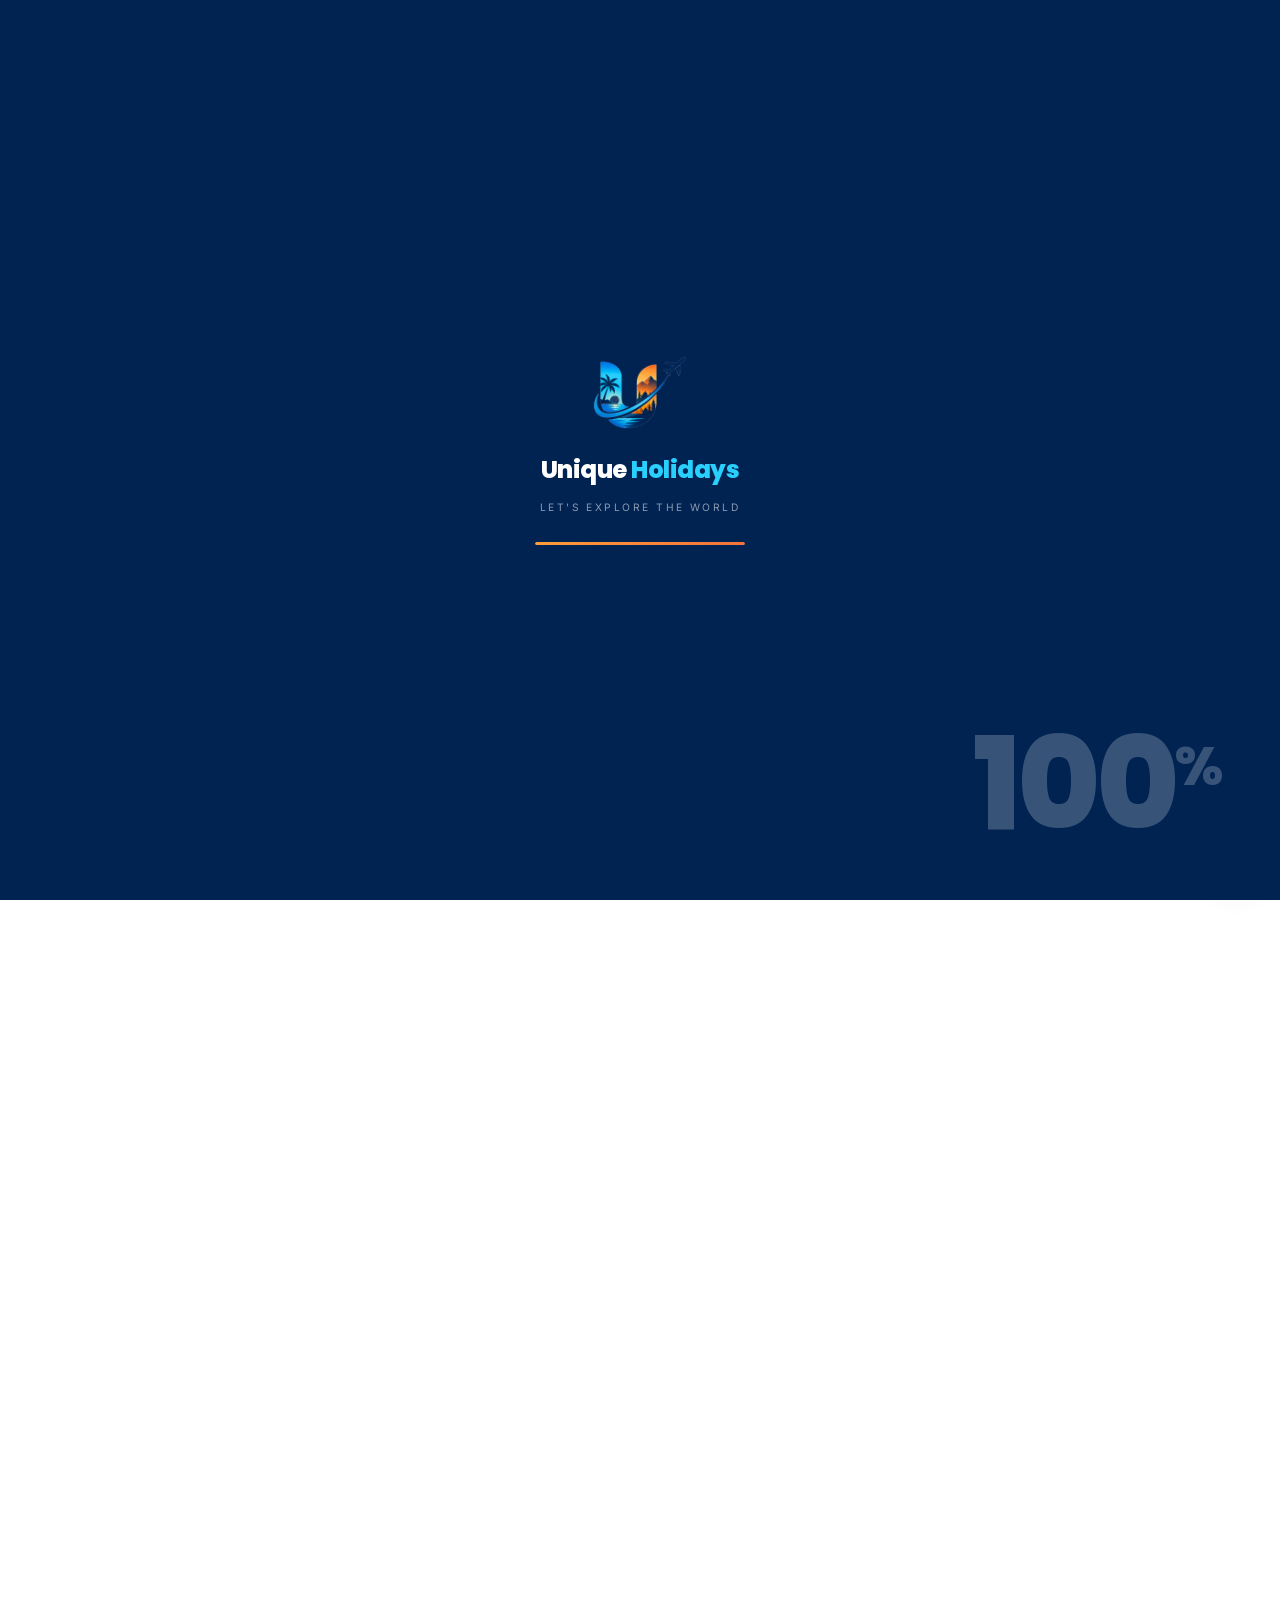
==== commit da743dbb: "Add scroll-driven motion layer, intro curtain and day/night mode Dependency-free (no GSAP/Lenis/Scro" ====
--- a/about.html
+++ b/about.html
@@ -21,9 +21,44 @@
 <link rel="preconnect" href="https://fonts.gstatic.com" crossorigin>
 <link href="https://fonts.googleapis.com/css2?family=Inter:wght@400;500;600&family=Poppins:wght@500;600;700;800&display=swap" rel="stylesheet">
 <link rel="stylesheet" href="assets/css/styles.css">
+<link rel="stylesheet" href="assets/css/motion.css">
+<noscript><style>
+  /* Without JavaScript the intro curtain would never lift and the pinned
+     gallery would never be measured, so fall back to plain, readable HTML. */
+  .uh-loader, .uh-meter { display: none !important; }
+  [data-anim] { opacity: 1 !important; transform: none !important; }
+  .uh-word > i { transform: none !important; }
+  .hscroll { min-height: 0; }
+  .hscroll__pin { position: static; height: auto; padding-bottom: 40px; }
+  .hscroll__viewport { overflow-x: auto; }
+  .hscroll__progress, .hscroll__hint { display: none; }
+  .daynight { height: auto; }
+  .daynight__pin { position: static; height: auto; padding-block: 80px; }
+  .daynight__swap > * { position: static; opacity: 1 !important; }
+  .theme-toggle { display: none; }
+</style></noscript>
+<script src="assets/js/boot.js"></script>
 </head>
 <body>
 <a class="skip-link" href="#main">Skip to main content</a>
+
+<div class="uh-loader" id="uhLoader" aria-hidden="true">
+  <div class="uh-loader__inner">
+    <img class="uh-loader__mark" src="assets/img/logo-mark.png" alt="" width="96" height="75">
+    <div class="uh-loader__word">Unique <span>Holidays</span></div>
+    <div class="uh-loader__tag">Let's Explore the World</div>
+    <div class="uh-loader__bar"><span id="uhBar"></span></div>
+  </div>
+  <div class="uh-loader__count"><span id="uhCount">00</span><i>%</i></div>
+  <div class="uh-loader__panel uh-loader__panel--l"></div>
+  <div class="uh-loader__panel uh-loader__panel--r"></div>
+</div>
+
+<div class="uh-meter" id="uhMeter" aria-hidden="true">
+  <span class="uh-meter__num" id="uhMeterNum">00</span>
+  <span class="uh-meter__track"><span class="uh-meter__fill" id="uhMeterFill"></span></span>
+  <span class="uh-meter__label">Scroll</span>
+</div>
 <header class="site-header" id="siteHeader">
   <div class="container header-inner">
     <a class="brand" href="index.html" aria-label="Unique Holidays — home">
@@ -38,6 +73,9 @@
     </nav>
     <div class="header-actions">
       <a class="header-phone" href="tel:+919876543210"><svg viewBox="0 0 24 24" fill="none" stroke="currentColor" stroke-width="2" stroke-linecap="round" stroke-linejoin="round" aria-hidden="true"><path d="M22 16.9v3a2 2 0 0 1-2.2 2 19.8 19.8 0 0 1-8.6-3.1 19.5 19.5 0 0 1-6-6A19.8 19.8 0 0 1 2 4.2 2 2 0 0 1 4 2h3a2 2 0 0 1 2 1.7c.1 1 .4 1.9.7 2.8a2 2 0 0 1-.4 2.1L8 9.9a16 16 0 0 0 6 6l1.3-1.3a2 2 0 0 1 2.1-.4c.9.3 1.8.6 2.8.7a2 2 0 0 1 1.8 2z"/></svg><span>+91 98765 43210</span></a>
+      <button class="theme-toggle" type="button" aria-pressed="false" aria-label="Switch to night mode">
+        <svg class="i-sun" viewBox="0 0 24 24" fill="none" stroke="currentColor" stroke-width="2" stroke-linecap="round" stroke-linejoin="round" aria-hidden="true"><circle cx="12" cy="12" r="4.2"/><path d="M12 2v2.4M12 19.6V22M4.2 4.2l1.7 1.7M18.1 18.1l1.7 1.7M2 12h2.4M19.6 12H22M4.2 19.8l1.7-1.7M18.1 5.9l1.7-1.7"/></svg><svg class="i-moon" viewBox="0 0 24 24" fill="none" stroke="currentColor" stroke-width="2" stroke-linecap="round" stroke-linejoin="round" aria-hidden="true"><path d="M21 13.2A8.5 8.5 0 1 1 10.8 3a6.8 6.8 0 0 0 10.2 10.2z"/></svg>
+      </button>
       <a class="btn btn-primary" href="contact.html">Plan My Trip</a>
       <button class="nav-toggle" id="navToggle" type="button"
               aria-expanded="false" aria-controls="primaryNav" aria-label="Toggle navigation">
@@ -53,7 +91,7 @@
       <nav class="crumbs" aria-label="Breadcrumb">
         <a href="index.html">Home</a><span aria-hidden="true">/</span><span>About Us</span>
       </nav>
-      <h1>A small team that plans a lot of holidays</h1>
+      <h1 data-split>A small team that plans a lot of holidays</h1>
       <p>We started because too many people came back from expensive trips slightly disappointed. Usually not because of one big failure — because of a dozen small things nobody thought about.</p>
     </div>
   </section>
@@ -79,7 +117,7 @@
         </p>
       </div>
       <div class="split-media">
-        <div class="logo-showcase">
+        <div class="logo-showcase" data-anim="scale-in">
           <img src="assets/img/logo-full.png" alt="Unique Holidays — Let's Explore the World"
                width="720" height="542">
         </div>
@@ -89,7 +127,7 @@
 
   <section class="section section--tight">
     <div class="container">
-      <div class="stats-band reveal">
+      <div class="stats-band reveal" data-anim="clip-up">
         <div class="stats-grid">
           <div><strong data-count="12000" data-suffix="+">0</strong><span>Happy travellers</span></div>
           <div><strong data-count="18" data-suffix="">0</strong><span>Curated destinations</span></div>
@@ -106,7 +144,7 @@
         <span class="eyebrow">How we work</span>
         <h2>Four things we won't compromise on</h2>
       </div>
-      <div class="grid grid-4"><div class="feature reveal"><div class="icon"><svg viewBox="0 0 24 24" fill="none" stroke="currentColor" stroke-width="2" stroke-linecap="round" stroke-linejoin="round" aria-hidden="true"><path d="M12 22s8-4 8-10V5l-8-3-8 3v7c0 6 8 10 8 10z"/><path d="m9 12 2 2 4-4"/></svg></div>
+      <div class="grid grid-4" data-stagger="100"><div class="feature reveal"><div class="icon"><svg viewBox="0 0 24 24" fill="none" stroke="currentColor" stroke-width="2" stroke-linecap="round" stroke-linejoin="round" aria-hidden="true"><path d="M12 22s8-4 8-10V5l-8-3-8 3v7c0 6 8 10 8 10z"/><path d="m9 12 2 2 4-4"/></svg></div>
       <h3>We quote the real number</h3><p>The figure in your first email is the figure you pay. No “taxes extra” three days before departure.</p></div><div class="feature reveal"><div class="icon"><svg viewBox="0 0 24 24" fill="none" stroke="currentColor" stroke-width="2" stroke-linecap="round" stroke-linejoin="round" aria-hidden="true"><circle cx="12" cy="12" r="10"/><path d="m16.2 7.8-2.9 6.4-6.4 2.9 2.9-6.4z"/></svg></div>
       <h3>We say when not to go</h3><p>If your dates are wrong for a destination, we'll tell you and suggest better ones — even if it costs us the booking.</p></div><div class="feature reveal"><div class="icon"><svg viewBox="0 0 24 24" fill="none" stroke="currentColor" stroke-width="2" stroke-linecap="round" stroke-linejoin="round" aria-hidden="true"><path d="M3 18v-6a9 9 0 0 1 18 0v6"/><path d="M21 19a2 2 0 0 1-2 2h-1a2 2 0 0 1-2-2v-3a2 2 0 0 1 2-2h3zM3 19a2 2 0 0 0 2 2h1a2 2 0 0 0 2-2v-3a2 2 0 0 0-2-2H3z"/></svg></div>
       <h3>We answer the phone</h3><p>Trips go sideways at 2am. Someone from our team picks up, in your language, and fixes it.</p></div><div class="feature reveal"><div class="icon"><svg viewBox="0 0 24 24" fill="none" stroke="currentColor" stroke-width="2" stroke-linecap="round" stroke-linejoin="round" aria-hidden="true"><path d="M17 21v-2a4 4 0 0 0-4-4H5a4 4 0 0 0-4 4v2"/><circle cx="9" cy="7" r="4"/><path d="M23 21v-2a4 4 0 0 0-3-3.9"/><path d="M16 3.1a4 4 0 0 1 0 7.8"/></svg></div>
@@ -122,7 +160,7 @@
         <p>No call centre and no ticket numbers. You get one planner, their direct line,
            and a coordinator who stays with your trip from start to finish.</p>
       </div>
-      <div class="grid grid-4"><div class="team-card reveal"><span class="avatar" aria-hidden="true">CS</span>
+      <div class="grid grid-4" data-stagger="100"><div class="team-card reveal"><span class="avatar" aria-hidden="true">CS</span>
       <h3>Chirag Suthar</h3><p>Founder &amp; trip planner</p></div><div class="team-card reveal"><span class="avatar" aria-hidden="true">AR</span>
       <h3>Anita Rao</h3><p>International holidays</p></div><div class="team-card reveal"><span class="avatar" aria-hidden="true">VJ</span>
       <h3>Vikram Joshi</h3><p>Groups &amp; corporate travel</p></div><div class="team-card reveal"><span class="avatar" aria-hidden="true">FS</span>
@@ -132,7 +170,7 @@
 
   <section class="section section--tight">
     <div class="container">
-      <div class="cta-band reveal">
+      <div class="cta-band reveal" data-anim="scale-in">
         <h2>Tell us about your next trip</h2>
         <p>One message is enough to begin. We'll ask a few questions, then send something
            you can actually picture yourself doing.</p>
@@ -206,5 +244,6 @@
 </div>
 
 <script src="assets/js/main.js" defer></script>
+<script src="assets/js/motion.js" defer></script>
 </body>
 </html>
--- a/assets/css/styles.css
+++ b/assets/css/styles.css
@@ -147,7 +147,7 @@
 .btn-brand { background: var(--grad-brand); color: #fff; box-shadow: 0 12px 26px rgba(11, 132, 222, .3); }
 .btn-brand:hover { color: #fff; }
 
-.btn-outline { border-color: var(--line); color: var(--ink); background: #fff; }
+.btn-outline { border-color: var(--line); color: var(--ink); background: var(--surface); }
 .btn-outline:hover { border-color: var(--blue); color: var(--blue); }
 
 .btn-light { background: rgba(255, 255, 255, .14); color: #fff; border-color: rgba(255, 255, 255, .4); }
@@ -159,7 +159,7 @@
 /* ---------------------------------------------------------------- header -- */
 .site-header {
   position: sticky; top: 0; z-index: 100;
-  background: rgba(255, 255, 255, .92);
+  background: var(--header-bg);
   backdrop-filter: blur(12px);
   border-bottom: 1px solid transparent;
   transition: box-shadow .25s var(--ease), border-color .25s var(--ease);
@@ -207,7 +207,7 @@
 
 .nav-toggle {
   display: none; width: 46px; height: 46px; border: 1px solid var(--line);
-  background: #fff; border-radius: 13px; cursor: pointer; padding: 0;
+  background: var(--surface); border-radius: 13px; cursor: pointer; padding: 0;
   align-items: center; justify-content: center; flex: none;
 }
 .nav-toggle span {
@@ -310,7 +310,7 @@
 /* --------------------------------------------------------- search widget -- */
 .search-wrap { margin-top: -58px; position: relative; z-index: 20; }
 .search-card {
-  background: #fff; border-radius: var(--r-xl); box-shadow: var(--sh-lg);
+  background: var(--surface); border-radius: var(--r-xl); box-shadow: var(--sh-lg);
   padding: 22px; display: grid; gap: 14px;
   grid-template-columns: repeat(4, 1fr) auto; align-items: end;
 }
@@ -322,7 +322,7 @@
 .field select, .field input, .field textarea {
   font-family: var(--font-body); font-size: .95rem; color: var(--ink);
   border: 1.5px solid var(--line); border-radius: var(--r-sm);
-  padding: 12px 14px; background: #fff; width: 100%;
+  padding: 12px 14px; background: var(--surface); width: 100%;
   transition: border-color .2s var(--ease), box-shadow .2s var(--ease);
 }
 .field select {
@@ -381,7 +381,7 @@
 
 /* package card */
 .pkg-card {
-  background: #fff; border: 1px solid var(--line); border-radius: var(--r-lg);
+  background: var(--surface); border: 1px solid var(--line); border-radius: var(--r-lg);
   overflow: hidden; display: flex; flex-direction: column;
   transition: transform .28s var(--ease), box-shadow .28s var(--ease), border-color .28s var(--ease);
 }
@@ -432,7 +432,7 @@
 
 /* feature / value cards */
 .feature {
-  background: #fff; border: 1px solid var(--line); border-radius: var(--r-lg);
+  background: var(--surface); border: 1px solid var(--line); border-radius: var(--r-lg);
   padding: 30px 26px; height: 100%;
   transition: transform .28s var(--ease), box-shadow .28s var(--ease), border-color .28s var(--ease);
 }
@@ -486,7 +486,7 @@
 }
 .slide { flex: 0 0 100%; padding: 4px; }
 .quote {
-  background: #fff; border: 1px solid var(--line); border-radius: var(--r-lg);
+  background: var(--surface); border: 1px solid var(--line); border-radius: var(--r-lg);
   padding: clamp(26px, 4vw, 44px); text-align: center; box-shadow: var(--sh-sm);
 }
 .quote .stars { display: inline-flex; gap: 3px; color: var(--orange); margin-bottom: 18px; }
@@ -507,7 +507,7 @@
 .slider-nav { display: flex; align-items: center; justify-content: center; gap: 14px; margin-top: 28px; }
 .slider-btn {
   width: 46px; height: 46px; border-radius: 50%; border: 1.5px solid var(--line);
-  background: #fff; color: var(--navy); cursor: pointer; display: grid; place-items: center;
+  background: var(--surface); color: var(--navy); cursor: pointer; display: grid; place-items: center;
   transition: background .2s var(--ease), color .2s var(--ease), border-color .2s var(--ease);
 }
 .slider-btn:hover { background: var(--navy); color: #fff; border-color: var(--navy); }
@@ -527,7 +527,7 @@
 .chip {
   font-family: var(--font-head); font-weight: 500; font-size: .88rem;
   padding: 9px 19px; border-radius: var(--r-pill);
-  border: 1.5px solid var(--line); background: #fff; color: var(--body);
+  border: 1.5px solid var(--line); background: var(--surface); color: var(--body);
   cursor: pointer; transition: all .22s var(--ease);
 }
 .chip:hover { border-color: var(--blue); color: var(--blue); }
@@ -566,7 +566,7 @@
 /* ------------------------------------------------------------------- faq -- */
 .faq-item {
   border: 1px solid var(--line); border-radius: var(--r-md);
-  background: #fff; margin-bottom: 12px; overflow: hidden;
+  background: var(--surface); margin-bottom: 12px; overflow: hidden;
 }
 .faq-q {
   width: 100%; text-align: left; background: none; border: 0; cursor: pointer;
@@ -600,7 +600,7 @@
 
 /* ----------------------------------------------------------------- forms -- */
 .form-card {
-  background: #fff; border: 1px solid var(--line); border-radius: var(--r-xl);
+  background: var(--surface); border: 1px solid var(--line); border-radius: var(--r-xl);
   padding: clamp(24px, 4vw, 40px); box-shadow: var(--sh-md);
 }
 .form-grid { display: grid; grid-template-columns: 1fr 1fr; gap: 18px; }
@@ -624,7 +624,7 @@
 
 /* -------------------------------------------------------------- contact --- */
 .info-card {
-  background: #fff; border: 1px solid var(--line); border-radius: var(--r-lg);
+  background: var(--surface); border: 1px solid var(--line); border-radius: var(--r-lg);
   padding: 26px; height: 100%;
 }
 .info-card .icon {
@@ -784,7 +784,7 @@
 
   .nav {
     position: fixed; inset: 76px 0 auto; margin: 0;
-    background: #fff; border-bottom: 1px solid var(--line);
+    background: var(--surface); border-bottom: 1px solid var(--line);
     box-shadow: var(--sh-md);
     max-height: 0; overflow: hidden; transition: max-height .35s var(--ease);
   }
@@ -800,6 +800,8 @@
 @media (max-width: 620px) {
   body { font-size: 16px; }
   .header-actions > .btn-primary { display: none; }
+  .header-phone { display: none; }
+  .header-actions { gap: 8px; }
   .brand img { width: 40px; }
   .brand-name { font-size: 1.12rem; }
   .header-inner { min-height: 68px; gap: 10px; }
--- a/assets/css/motion.css
+++ b/assets/css/motion.css
@@ -0,0 +1,358 @@
+/* ==========================================================================
+   Unique Holidays — motion layer
+   Intro loader, scroll meter, scroll-driven reveals, pinned horizontal
+   gallery and the day/night visual state. No JS libraries.
+   ========================================================================== */
+
+/* --------------------------------------------------------------- loader -- */
+.uh-loader {
+  position: fixed; inset: 0; z-index: 999;
+  background: var(--navy);
+  display: grid; place-items: center;
+  overflow: hidden;
+  transition: background-color .1s linear .35s;
+}
+.uh-loader::after {
+  content: ""; position: absolute; inset: 0;
+  background: radial-gradient(60% 70% at 50% 60%, rgba(41, 207, 253, .22), transparent 70%);
+}
+.uh-loader__inner {
+  position: relative; z-index: 5; text-align: center;
+  transition: opacity .5s var(--ease), transform .6s var(--ease);
+}
+.uh-loader__mark {
+  width: 96px; margin: 0 auto 20px;
+  animation: uh-float 2.4s ease-in-out infinite;
+}
+@keyframes uh-float {
+  0%, 100% { transform: translateY(0) }
+  50%      { transform: translateY(-9px) }
+}
+.uh-loader__word {
+  font-family: var(--font-head); font-weight: 800; font-size: 1.5rem;
+  letter-spacing: -.02em; color: #fff;
+}
+.uh-loader__word span { color: var(--sky); }
+.uh-loader__tag {
+  font-size: .64rem; letter-spacing: .24em; text-transform: uppercase;
+  color: rgba(255, 255, 255, .55); margin-top: 8px;
+}
+.uh-loader__bar {
+  width: 210px; height: 3px; border-radius: 2px; margin: 26px auto 0;
+  background: rgba(255, 255, 255, .16); overflow: hidden;
+}
+.uh-loader__bar span {
+  display: block; height: 100%; width: 0%;
+  background: var(--grad-warm); border-radius: 2px;
+}
+.uh-loader__count {
+  position: absolute; z-index: 5; right: clamp(20px, 5vw, 62px); bottom: clamp(18px, 4vw, 52px);
+  font-family: var(--font-head); font-weight: 800;
+  font-size: clamp(3rem, 12vw, 8rem); line-height: 1; color: rgba(255, 255, 255, .22);
+  letter-spacing: -.04em; font-variant-numeric: tabular-nums;
+}
+.uh-loader__count i { font-style: normal; font-size: .42em; vertical-align: super; }
+
+/* curtain: two halves that part sideways to reveal the page */
+.uh-loader__panel {
+  position: absolute; top: 0; bottom: 0; width: 50.6%;
+  background: var(--navy); z-index: 3;
+  transition: transform 1.05s var(--ease);
+}
+.uh-loader__panel--l { left: 0; }
+.uh-loader__panel--r { right: 0; }
+
+.uh-loader.is-done { background: transparent; }
+.uh-loader.is-done::after { opacity: 0; transition: opacity .35s var(--ease); }
+.uh-loader.is-done .uh-loader__inner { opacity: 0; transform: translateY(-16px) scale(.96); }
+.uh-loader.is-done .uh-loader__count { opacity: 0; transition: opacity .35s var(--ease); }
+.uh-loader.is-open .uh-loader__panel--l { transform: translateX(-101%); }
+.uh-loader.is-open .uh-loader__panel--r { transform: translateX(101%); }
+.uh-loader.is-gone { opacity: 0; pointer-events: none; visibility: hidden; }
+
+/* lock scrolling while the loader runs */
+html.uh-loading, html.uh-loading body { overflow: hidden; height: 100%; }
+
+/* ---------------------------------------------------------- scroll meter -- */
+.uh-meter {
+  position: fixed; left: clamp(10px, 1.6vw, 24px); top: 50%;
+  transform: translateY(-50%); z-index: 80;
+  display: flex; flex-direction: column; align-items: center; gap: 12px;
+  opacity: 0; transition: opacity .6s var(--ease) .2s;
+  pointer-events: none; mix-blend-mode: normal;
+}
+html.is-ready .uh-meter { opacity: 1; }
+.uh-meter__num {
+  font-family: var(--font-head); font-weight: 700; font-size: .78rem;
+  color: var(--muted); font-variant-numeric: tabular-nums; letter-spacing: .04em;
+}
+.uh-meter__track {
+  width: 2px; height: clamp(90px, 16vh, 168px); border-radius: 2px;
+  background: var(--line); position: relative; overflow: hidden;
+}
+.uh-meter__fill {
+  position: absolute; left: 0; top: 0; width: 100%; height: 0%;
+  background: linear-gradient(180deg, var(--sky), var(--orange));
+  border-radius: 2px;
+}
+.uh-meter__label {
+  writing-mode: vertical-rl; font-size: .58rem; letter-spacing: .22em;
+  text-transform: uppercase; color: var(--muted); opacity: .75;
+}
+@media (max-width: 620px) {
+  .uh-meter { left: 6px; gap: 8px; }
+  .uh-meter__track { height: 74px; }
+  .uh-meter__label { display: none; }
+  .uh-meter__num { font-size: .66rem; }
+}
+
+/* -------------------------------------------------------------- reveals -- */
+/* word-level mask reveal for headlines */
+.uh-word { display: inline-block; overflow: hidden; vertical-align: bottom; }
+.uh-word > i {
+  display: inline-block; font-style: inherit;
+  transform: translateY(110%);
+  transition: transform .9s var(--ease);
+}
+.uh-split.is-in .uh-word > i { transform: translateY(0); }
+
+[data-anim] {
+  opacity: 0;
+  transition: opacity .85s var(--ease), transform .85s var(--ease);
+  will-change: opacity, transform;
+}
+[data-anim="fade-up"]    { transform: translateY(34px); }
+[data-anim="fade-down"]  { transform: translateY(-26px); }
+[data-anim="fade-left"]  { transform: translateX(38px); }
+[data-anim="fade-right"] { transform: translateX(-38px); }
+[data-anim="scale-in"]   { transform: scale(.93); }
+[data-anim="clip-up"]    { transform: translateY(30px) scale(.985); transform-origin: 50% 100%; }
+[data-anim="clip-side"]  { transform: translateX(-30px) scale(.985); transform-origin: 0 50%; }
+
+[data-anim].is-in { opacity: 1; transform: none; }
+
+/* gradient headline text survives word-splitting: the clip has to move onto
+   the split spans, because the parent's clipped background can't reach them */
+.hero h1 em .uh-word,
+.hero h1 em .uh-word > i {
+  background: linear-gradient(100deg, var(--orange) 10%, var(--sand) 90%);
+  -webkit-background-clip: text; background-clip: text;
+  color: transparent;
+}
+
+/* image inside a reveal frame gets a slow counter-scale */
+.uh-frame { overflow: hidden; border-radius: inherit; }
+.uh-frame > img { transform: scale(1.16); transition: transform 1.4s var(--ease); }
+[data-anim].is-in .uh-frame > img, .uh-frame.is-in > img { transform: scale(1); }
+
+@media (prefers-reduced-motion: reduce) {
+  [data-anim], .uh-word > i, .uh-frame > img { transition: none !important; }
+  [data-anim] { opacity: 1 !important; transform: none !important; }
+  .uh-word > i { transform: none !important; }
+  .uh-loader { display: none !important; }
+}
+
+/* ------------------------------------------------- pinned horizontal set -- */
+.hscroll { position: relative; background: var(--surface-2); min-height: 100vh; }
+.hscroll__pin {
+  position: sticky; top: 0; height: 100vh; overflow: hidden;
+  display: flex; flex-direction: column; justify-content: flex-start;
+}
+.hscroll__head {
+  flex: none; padding-top: clamp(74px, 11vh, 122px);
+  padding-bottom: clamp(20px, 3vh, 34px); z-index: 3;
+}
+.hscroll__head h2 { margin-bottom: 6px; }
+.hscroll__head p { margin: 0; color: var(--muted); max-width: 46ch; font-size: .98rem; }
+
+.hscroll__viewport { width: 100%; overflow: hidden; flex: none; }
+.hscroll__track {
+  display: flex; gap: clamp(16px, 2vw, 28px);
+  padding-inline: clamp(22px, 6vw, 90px);
+  will-change: transform;
+}
+.hscroll__item {
+  flex: none; height: min(54vh, 460px); width: auto; aspect-ratio: 3 / 4;
+  border-radius: var(--r-xl); overflow: hidden; position: relative;
+  box-shadow: var(--sh-md);
+  color: #fff; isolation: isolate; text-decoration: none;
+}
+.hscroll__item img {
+  position: absolute; inset: 0; width: 100%; height: 100%;
+  object-fit: cover; object-position: 50% 62%; z-index: -2;
+  transition: transform .7s var(--ease);
+}
+.hscroll__item::after {
+  content: ""; position: absolute; inset: 0; z-index: -1;
+  background: linear-gradient(180deg, rgba(0, 35, 82, 0) 34%, rgba(0, 35, 82, .9) 100%);
+}
+.hscroll__item:hover img { transform: scale(1.06); }
+.hscroll__item:hover { color: #fff; }
+.hscroll__cap { position: absolute; inset: auto 0 0 0; padding: 22px; }
+.hscroll__cap span {
+  display: inline-block; font-size: .7rem; letter-spacing: .16em; text-transform: uppercase;
+  color: var(--sky); font-family: var(--font-head); font-weight: 600; margin-bottom: 6px;
+}
+.hscroll__cap h3 { color: #fff; font-size: 1.24rem; margin: 0 0 4px; }
+.hscroll__cap p { margin: 0; font-size: .84rem; color: rgba(255, 255, 255, .78); }
+.hscroll__num {
+  position: absolute; top: 18px; right: 20px; z-index: 2;
+  font-family: var(--font-head); font-weight: 800; font-size: 1.05rem;
+  color: rgba(255, 255, 255, .55);
+}
+
+.hscroll__progress {
+  position: absolute; left: 50%; bottom: clamp(26px, 5vh, 54px); transform: translateX(-50%);
+  width: min(320px, 60vw); height: 3px; border-radius: 2px;
+  background: var(--line); overflow: hidden; z-index: 3;
+}
+.hscroll__progress span {
+  display: block; height: 100%; width: 0%;
+  background: var(--grad-warm); border-radius: 2px;
+}
+.hscroll__hint {
+  position: absolute; left: 50%; bottom: clamp(46px, 8vh, 78px); transform: translateX(-50%);
+  z-index: 3; font-size: .68rem; letter-spacing: .2em; text-transform: uppercase;
+  color: var(--muted); display: flex; align-items: center; gap: 9px;
+}
+.hscroll__hint svg { width: 15px; height: 15px; }
+
+@media (max-width: 620px) {
+  .hscroll__item { height: min(46vh, 380px); aspect-ratio: 4 / 5; }
+  .hscroll__head { padding-top: 84px; }
+  .hscroll__head h2 { font-size: 1.5rem; }
+  .hscroll__head p { display: none; }
+  .hscroll__hint { display: none; }
+}
+
+/* ---------------------------------------------------- day / night switch -- */
+.theme-toggle {
+  width: 44px; height: 44px; flex: none; border-radius: 50%;
+  border: 1.5px solid var(--line); background: var(--surface);
+  color: var(--navy); cursor: pointer; display: grid; place-items: center;
+  transition: background .25s var(--ease), color .25s var(--ease), border-color .25s var(--ease);
+  position: relative; overflow: hidden;
+}
+.theme-toggle:hover { border-color: var(--blue); color: var(--blue); }
+.theme-toggle svg { width: 19px; height: 19px; transition: transform .45s var(--ease), opacity .3s var(--ease); }
+.theme-toggle .i-moon { position: absolute; opacity: 0; transform: rotate(-70deg) scale(.5); }
+:root[data-theme="night"] .theme-toggle .i-sun  { opacity: 0; transform: rotate(70deg) scale(.5); }
+:root[data-theme="night"] .theme-toggle .i-moon { opacity: 1; transform: none; }
+:root[data-theme="night"] .theme-toggle { color: var(--sky); }
+
+/* the palette swap itself */
+:root[data-theme="night"] {
+  --ink:        #EAF3FF;
+  --body:       #B4C4D8;
+  --muted:      #8698AF;
+  --line:       rgba(255, 255, 255, .13);
+  --line-soft:  rgba(255, 255, 255, .07);
+  --surface:    #05192F;
+  --surface-2:  #08213C;
+  --sky-100:    rgba(41, 207, 253, .15);
+  --header-bg:  rgba(5, 25, 47, .9);
+  --sh-sm: 0 2px 10px rgba(0, 0, 0, .3);
+  --sh-md: 0 10px 30px rgba(0, 0, 0, .38);
+  --sh-lg: 0 24px 60px rgba(0, 0, 0, .48);
+  --grad-deep: linear-gradient(150deg, #01101F 0%, #04264F 60%, #0A5B96 100%);
+}
+:root { --header-bg: rgba(255, 255, 255, .92); }
+
+:root[data-theme="night"] body { background: var(--surface); }
+:root[data-theme="night"] .dest-card img,
+:root[data-theme="night"] .pkg-media img,
+:root[data-theme="night"] .hscroll__item img,
+:root[data-theme="night"] .collage img {
+  filter: saturate(.82) brightness(.66) contrast(1.05) hue-rotate(-8deg);
+}
+:root[data-theme="night"] .logo-showcase { background: rgba(255, 255, 255, .04); }
+:root[data-theme="night"] .field :is(input, select, textarea) {
+  background: rgba(255, 255, 255, .05); color: var(--ink);
+}
+:root[data-theme="night"] .field select {
+  background-image: url("data:image/svg+xml,%3Csvg xmlns='http://www.w3.org/2000/svg' viewBox='0 0 24 24' fill='none' stroke='%238698AF' stroke-width='2.5' stroke-linecap='round'%3E%3Cpath d='M6 9l6 6 6-6'/%3E%3C/svg%3E");
+}
+:root[data-theme="night"] .pkg-meta li { background: rgba(255, 255, 255, .06); }
+:root[data-theme="night"] .btn-outline { background: transparent; color: var(--ink); }
+:root[data-theme="night"] .chip { background: transparent; color: var(--body); }
+:root[data-theme="night"] .chip[aria-pressed="true"] {
+  background: var(--blue); border-color: var(--blue); color: #fff;
+}
+:root[data-theme="night"] .slider-btn { background: transparent; color: var(--ink); }
+:root[data-theme="night"] .slider-btn:hover { background: var(--blue); border-color: var(--blue); }
+:root[data-theme="night"] .price strong { color: var(--sky); }
+:root[data-theme="night"] .form-success {
+  background: rgba(22, 102, 60, .22); border-color: rgba(96, 200, 140, .4); color: #9BE7BC;
+}
+:root[data-theme="night"] .dest-tag, :root[data-theme="night"] .pkg-rating {
+  background: rgba(5, 25, 47, .86); color: var(--ink);
+}
+:root[data-theme="night"] .collage figcaption { background: rgba(1, 16, 31, .8); }
+
+/* elements that were navy-on-white by day and would vanish at night */
+:root[data-theme="night"] .brand-name { color: var(--ink); }
+:root[data-theme="night"] .header-phone { color: var(--ink); }
+:root[data-theme="night"] .nav-toggle span,
+:root[data-theme="night"] .nav-toggle span::before,
+:root[data-theme="night"] .nav-toggle span::after { background: var(--ink); }
+:root[data-theme="night"] .nav-toggle { background: transparent; }
+:root[data-theme="night"] .site-footer { background: #01101F; }
+:root[data-theme="night"] .faq-q { color: var(--ink); }
+:root[data-theme="night"] .section--soft { background: var(--surface-2); }
+
+/* smooth the whole swap */
+body, .site-header, .pkg-card, .feature, .info-card, .form-card, .quote,
+.faq-item, .chip, .btn-outline, .search-card, .map-embed, .empty-state,
+.hscroll, .slider-btn, .field :is(input, select, textarea), .logo-showcase {
+  transition: background-color .45s var(--ease), border-color .45s var(--ease),
+              color .45s var(--ease);
+}
+
+/* ------------------------------------------------ day / night set-piece -- */
+.daynight { position: relative; height: 230vh; background: var(--navy); }
+.daynight__pin {
+  position: sticky; top: 0; height: 100vh; overflow: hidden;
+  display: grid; place-items: center; isolation: isolate;
+}
+.daynight__scene { position: absolute; inset: 0; z-index: -2; }
+.daynight__scene img { width: 100%; height: 100%; object-fit: cover; }
+.daynight__scene--night {
+  opacity: var(--p, 0);
+  filter: saturate(.7) brightness(.42) contrast(1.1) hue-rotate(-14deg);
+}
+.daynight__pin::after {
+  content: ""; position: absolute; inset: 0; z-index: -1;
+  background: linear-gradient(180deg, rgba(0, 35, 82, .34) 0%, rgba(0, 35, 82, .78) 100%);
+}
+.daynight__copy {
+  position: relative; text-align: center; color: #fff;
+  max-width: 720px; padding-inline: 22px;
+}
+.daynight__copy h2 { color: #fff; margin-bottom: 14px; }
+.daynight__copy p { color: rgba(255, 255, 255, .84); font-size: 1.06rem; }
+.daynight__swap { position: relative; min-height: 96px; margin-top: 6px; }
+.daynight__swap > * {
+  position: absolute; inset: 0; transition: opacity .35s var(--ease);
+}
+.daynight__day   { opacity: calc(1 - var(--p, 0) * 1.6); }
+.daynight__night { opacity: calc((var(--p, 0) - .45) * 2.4); }
+.daynight__dial {
+  display: inline-flex; align-items: center; gap: 12px; margin-top: 26px;
+  background: rgba(255, 255, 255, .12); border: 1px solid rgba(255, 255, 255, .24);
+  border-radius: var(--r-pill); padding: 7px 8px 7px 20px;
+  font-family: var(--font-head); font-weight: 600; font-size: .88rem; color: #fff;
+}
+.daynight__track {
+  width: 132px; height: 6px; border-radius: 3px;
+  background: rgba(255, 255, 255, .2); overflow: hidden; position: relative;
+}
+.daynight__track span {
+  position: absolute; inset: 0 auto 0 0; border-radius: 3px;
+  width: calc(var(--p, 0) * 100%);
+  background: linear-gradient(90deg, var(--orange), var(--sky));
+}
+@media (max-width: 620px) {
+  .daynight { height: 200vh; }
+  .daynight__copy h2 { font-size: 1.6rem; }
+  .daynight__swap { min-height: 130px; }
+}
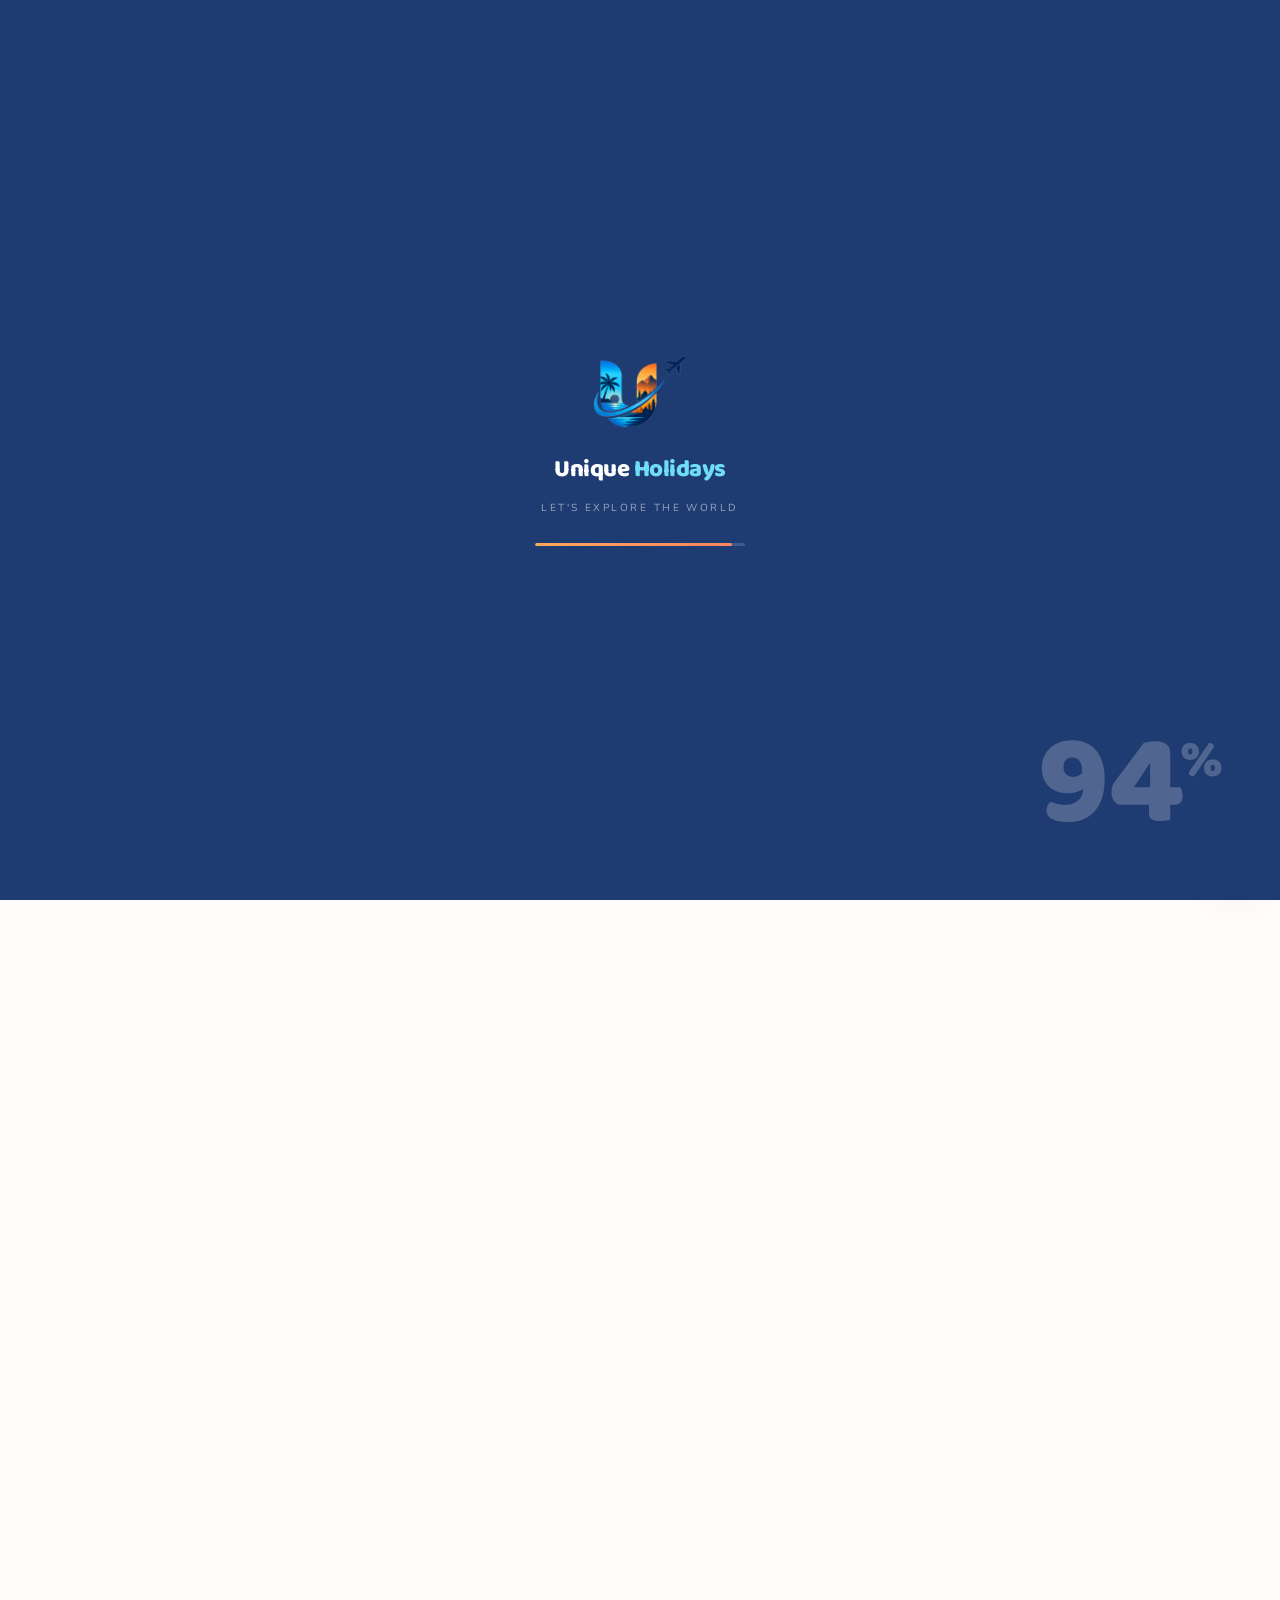
==== commit a5c12ac7: "Restyle the site around real photography and a softer look Replace the placeholder destination illus" ====
--- a/about.html
+++ b/about.html
@@ -5,7 +5,7 @@
 <meta name="viewport" content="width=device-width, initial-scale=1">
 <title>About Us — Unique Holidays</title>
 <meta name="description" content="Unique Holidays is a travel desk that plans holidays the way you'd plan them for a friend — honest advice, all-in pricing and someone on call while you're away.">
-<meta name="theme-color" content="#002352">
+<meta name="theme-color" content="#1F3C72">
 <link rel="canonical" href="https://www.uniqueholidays.com/about.html">
 <meta property="og:type" content="website">
 <meta property="og:title" content="About Us — Unique Holidays">
@@ -19,9 +19,10 @@
 <link rel="manifest" href="site.webmanifest">
 <link rel="preconnect" href="https://fonts.googleapis.com">
 <link rel="preconnect" href="https://fonts.gstatic.com" crossorigin>
-<link href="https://fonts.googleapis.com/css2?family=Inter:wght@400;500;600&family=Poppins:wght@500;600;700;800&display=swap" rel="stylesheet">
+<link href="https://fonts.googleapis.com/css2?family=Baloo+2:wght@500;600;700;800&family=Nunito:wght@400;500;600;700;800&display=swap" rel="stylesheet">
 <link rel="stylesheet" href="assets/css/styles.css">
 <link rel="stylesheet" href="assets/css/motion.css">
+<link rel="stylesheet" href="assets/css/cute.css">
 <noscript><style>
   /* Without JavaScript the intro curtain would never lift and the pinned
      gallery would never be measured, so fall back to plain, readable HTML. */
@@ -117,10 +118,11 @@
         </p>
       </div>
       <div class="split-media">
-        <div class="logo-showcase" data-anim="scale-in">
-          <img src="assets/img/logo-full.png" alt="Unique Holidays — Let's Explore the World"
-               width="720" height="542">
-        </div>
+        <img src="assets/img/scenes/arc.jpg"
+             srcset="assets/img/scenes/arc-sm.jpg 1000w, assets/img/scenes/arc.jpg 1714w"
+             sizes="(max-width: 940px) 100vw, 46vw"
+             alt="Travellers crossing a snowbound valley below the Himalayan passes"
+             width="1714" height="2000" loading="lazy" data-anim="scale-in">
       </div>
     </div>
   </section>
--- a/assets/css/styles.css
+++ b/assets/css/styles.css
@@ -1,52 +1,71 @@
 /* ==========================================================================
    Unique Holidays — design system
-   Palette sampled directly from the brand logo:
-   navy #002352 · blue #0080D8 · sky #29CFFD · orange #FE9D38
+   Palette sampled from the brand logo, then sweetened a shade for the
+   soft/rounded "cute" treatment:
+   blueberry #1F3C72 · blue #3B8FE3 · sky #6FDDF7 · apricot #FFA85C
+   plus a candy set — blush, mint, butter, lilac — used for tints only.
    ========================================================================== */
 
 /* ---------------------------------------------------------------- tokens -- */
 :root {
-  --navy:        #002352;
-  --navy-800:    #04264F;
-  --navy-600:    #0B4B8F;
-  --blue:        #0080D8;
-  --blue-400:    #29A9F0;
-  --sky:         #29CFFD;
-  --sky-100:     #E4F6FE;
-  --orange:      #FE9D38;
-  --orange-600:  #F2733C;
-  --sand:        #FFE3B0;
-
-  --ink:         #0E1B2C;
-  --body:        #46586E;
-  --muted:       #6B7C92;
-  --line:        #E3EAF2;
-  --line-soft:   #EEF3F8;
+  --navy:        #1F3C72;
+  --navy-800:    #24406F;
+  --navy-600:    #2F63AE;
+  --blue:        #2F88DE;
+  --blue-400:    #5FB6F3;
+  --sky:         #6FDDF7;
+  --sky-100:     #E8F8FE;
+  --orange:      #FFA85C;
+  --orange-600:  #FB8460;
+  --sand:        #FFE7C2;
+
+  /* candy accents — tints and stickers, never body copy */
+  --blush:       #FF8FB1;
+  --blush-100:   #FFEEF3;
+  --mint:        #4FCFAB;
+  --mint-100:    #E6FAF3;
+  --butter:      #FFC95C;
+  --butter-100:  #FFF5DC;
+  --lilac:       #A88EF0;
+  --lilac-100:   #F2EDFF;
+
+  --ink:         #22304A;
+  --body:        #55687F;
+  --muted:       #7A8AA0;
+  --line:        #EBE4E0;
+  --line-soft:   #F5F0EC;
   --surface:     #FFFFFF;
-  --surface-2:   #F4F8FC;
+  --surface-2:   #FFF6F0;
+  --page:        #FFFCFA;
 
   --grad-brand:  linear-gradient(135deg, var(--blue) 0%, var(--sky) 100%);
   --grad-warm:   linear-gradient(135deg, var(--orange) 0%, var(--orange-600) 100%);
-  --grad-deep:   linear-gradient(150deg, var(--navy) 0%, var(--navy-600) 62%, #0B6FB8 100%);
-
-  --r-sm: 10px;
-  --r-md: 16px;
-  --r-lg: 22px;
-  --r-xl: 30px;
+  --grad-deep:   linear-gradient(150deg, var(--navy) 0%, var(--navy-600) 60%, #4E9FE0 100%);
+  --grad-candy:  linear-gradient(135deg, var(--blush) 0%, var(--lilac) 100%);
+
+  /* pillowy corners — the single biggest lever on how soft the page reads */
+  --r-sm: 14px;
+  --r-md: 22px;
+  --r-lg: 30px;
+  --r-xl: 42px;
   --r-pill: 999px;
 
-  --sh-sm: 0 2px 8px rgba(0, 35, 82, .06);
-  --sh-md: 0 10px 30px rgba(0, 35, 82, .09);
-  --sh-lg: 0 24px 60px rgba(0, 35, 82, .14);
-  --sh-cta: 0 12px 28px rgba(242, 115, 60, .32);
+  /* shadows tinted warm so nothing looks like a hard drop shadow */
+  --sh-sm: 0 2px 4px rgba(96, 72, 60, .04), 0 4px 14px rgba(96, 72, 60, .05);
+  --sh-md: 0 3px 8px rgba(96, 72, 60, .05), 0 14px 38px rgba(96, 72, 60, .09);
+  --sh-lg: 0 8px 22px rgba(96, 72, 60, .07), 0 34px 74px rgba(96, 72, 60, .14);
+  --sh-cta: 0 12px 28px rgba(251, 132, 96, .34);
 
   --container: 1180px;
   --gutter: 22px;
 
-  --font-head: "Poppins", "Segoe UI", system-ui, -apple-system, sans-serif;
-  --font-body: "Inter", "Segoe UI", system-ui, -apple-system, sans-serif;
+  --font-head: "Baloo 2", "Poppins", "Segoe UI", system-ui, -apple-system, sans-serif;
+  --font-body: "Nunito", "Inter", "Segoe UI", system-ui, -apple-system, sans-serif;
 
   --ease: cubic-bezier(.22, .8, .26, 1);
+  --ease-soft: cubic-bezier(.33, .72, .24, 1);
+  /* overshoots slightly — the bounce that makes hovers feel playful */
+  --ease-bounce: cubic-bezier(.34, 1.56, .64, 1);
 }
 
 /* ------------------------------------------------------------------ base -- */
@@ -58,27 +77,34 @@
   margin: 0;
   font-family: var(--font-body);
   font-size: 16.5px;
-  line-height: 1.7;
+  line-height: 1.78;
+  -webkit-font-smoothing: antialiased;
+  text-rendering: optimizeLegibility;
   color: var(--body);
-  background: var(--surface);
+  background: var(--page);
   overflow-x: hidden;
 }
 
+/* Baloo 2 is a rounded display face: it carries tall ascenders and needs a
+   touch more leading and no negative tracking, or it reads cramped. */
 h1, h2, h3, h4, h5 {
   font-family: var(--font-head);
   color: var(--ink);
-  line-height: 1.18;
+  line-height: 1.26;
   margin: 0 0 .5em;
-  letter-spacing: -.02em;
+  letter-spacing: -.005em;
   font-weight: 700;
 }
-h1 { font-size: clamp(2.15rem, 4.6vw, 3.5rem); font-weight: 800; }
-h2 { font-size: clamp(1.75rem, 3.2vw, 2.6rem); font-weight: 800; }
-h3 { font-size: clamp(1.15rem, 1.8vw, 1.4rem); }
+h1 { font-size: clamp(2.3rem, 5vw, 3.9rem); font-weight: 800; letter-spacing: -.012em; }
+h2 { font-size: clamp(1.9rem, 3.5vw, 3rem); font-weight: 800; letter-spacing: -.01em; }
+h3 { font-size: clamp(1.16rem, 1.8vw, 1.42rem); letter-spacing: 0; }
 p  { margin: 0 0 1rem; }
 a  { color: var(--blue); text-decoration: none; transition: color .2s var(--ease); }
 a:hover { color: var(--orange-600); }
-img, svg { max-width: 100%; display: block; }
+/* height:auto is load-bearing — without it an <img> that carries width/height
+   attributes keeps the attribute height as a presentational hint while an
+   author rule overrides the width, and the picture renders stretched. */
+img, svg { max-width: 100%; height: auto; display: block; }
 ul { margin: 0; padding: 0; list-style: none; }
 
 :focus-visible {
@@ -93,11 +119,14 @@
 }
 
 .skip-link {
-  position: absolute; left: 50%; top: -60px; transform: translateX(-50%);
-  background: var(--navy); color: #fff; padding: 10px 20px;
-  border-radius: 0 0 10px 10px; z-index: 200; transition: top .2s var(--ease);
-}
-.skip-link:focus { top: 0; color: #fff; }
+  position: fixed; left: 50%; top: 10px; transform: translateX(-50%);
+  background: var(--navy); color: #fff; padding: 11px 22px;
+  border-radius: var(--r-pill); z-index: 200;
+  clip-path: inset(50%); pointer-events: none;
+  font-family: var(--font-head); font-weight: 600; font-size: .9rem;
+  box-shadow: var(--sh-md);
+}
+.skip-link:focus { clip-path: none; pointer-events: auto; color: #fff; }
 
 /* ------------------------------------------------------------- structure -- */
 .container {
@@ -107,11 +136,25 @@
   padding-inline: var(--gutter);
 }
 
-.section { padding-block: clamp(56px, 8vw, 96px); }
-.section--soft { background: var(--surface-2); }
-.section--tight { padding-block: clamp(40px, 5vw, 64px); }
-
-.section-head { max-width: 660px; margin-bottom: 44px; }
+.section { padding-block: clamp(72px, 9.5vw, 132px); position: relative; }
+.section::before {
+  content: ""; position: absolute; inset: 0; pointer-events: none;
+  background:
+    radial-gradient(52% 44% at 88% 4%, rgba(41, 207, 253, .055), transparent 62%),
+    radial-gradient(44% 40% at 6% 96%, rgba(254, 157, 56, .045), transparent 64%);
+}
+.section > .container { position: relative; z-index: 1; }
+.section--soft { background: var(--surface-2); position: relative; }
+.section--soft::before {
+  content: ""; position: absolute; inset: 0; pointer-events: none;
+  background:
+    radial-gradient(58% 52% at 12% 0%, rgba(41, 207, 253, .10), transparent 62%),
+    radial-gradient(48% 48% at 92% 100%, rgba(254, 157, 56, .075), transparent 64%);
+}
+.section--soft > .container { position: relative; z-index: 1; }
+.section--tight { padding-block: clamp(48px, 6vw, 84px); }
+
+.section-head { max-width: 680px; margin-bottom: clamp(40px, 5vw, 62px); }
 .section-head--center { margin-inline: auto; text-align: center; }
 
 .eyebrow {
@@ -124,7 +167,7 @@
   content: ""; width: 26px; height: 3px; border-radius: 2px; background: var(--grad-warm);
 }
 .section-head--center .eyebrow::before { display: none; }
-.section-head p { font-size: 1.03rem; color: var(--muted); margin-bottom: 0; }
+.section-head p { font-size: 1.07rem; color: var(--muted); margin-bottom: 0; line-height: 1.8; }
 
 .lede { font-size: 1.12rem; color: var(--body); }
 
@@ -354,21 +397,25 @@
 }
 .dest-card::after {
   content: ""; position: absolute; inset: 0; z-index: -1;
-  background: linear-gradient(180deg, rgba(0, 35, 82, 0) 6%,
-              rgba(0, 35, 82, .38) 44%, rgba(0, 35, 82, .92) 100%);
+  background: linear-gradient(180deg, rgba(0, 35, 82, 0) 0%,
+              rgba(0, 35, 82, .28) 34%, rgba(0, 35, 82, .74) 64%,
+              rgba(0, 35, 82, .95) 100%);
 }
 .dest-card:hover img { transform: scale(1.07); }
 .dest-card:hover { color: #fff; }
-.dest-body { position: absolute; inset: auto 0 0 0; padding: 20px; }
+.dest-body {
+  position: absolute; inset: auto 0 0 0; padding: 20px;
+  text-shadow: 0 1px 3px rgba(0, 18, 40, .55);
+}
 .dest-body h3 { color: #fff; margin: 0 0 5px; font-size: 1.2rem; }
 .dest-body p {
-  margin: 0; font-size: .84rem; line-height: 1.55; color: rgba(255, 255, 255, .8);
+  margin: 0; font-size: .84rem; line-height: 1.55; color: rgba(255, 255, 255, .88);
   display: -webkit-box; -webkit-line-clamp: 2; -webkit-box-orient: vertical;
   line-clamp: 2; overflow: hidden;
 }
 .dest-price {
   display: flex; align-items: baseline; gap: 6px; margin-top: 12px;
-  font-family: var(--font-head); font-size: .8rem; color: rgba(255, 255, 255, .78);
+  font-family: var(--font-head); font-size: .8rem; color: rgba(255, 255, 255, .86);
 }
 .dest-price b { font-size: 1.08rem; color: var(--orange); }
 .dest-tag {
@@ -383,9 +430,9 @@
 .pkg-card {
   background: var(--surface); border: 1px solid var(--line); border-radius: var(--r-lg);
   overflow: hidden; display: flex; flex-direction: column;
-  transition: transform .28s var(--ease), box-shadow .28s var(--ease), border-color .28s var(--ease);
-}
-.pkg-card:hover { transform: translateY(-6px); box-shadow: var(--sh-lg); border-color: transparent; }
+  transition: transform .45s var(--ease-soft), box-shadow .45s var(--ease-soft), border-color .45s var(--ease-soft);
+}
+.pkg-card:hover { transform: translateY(-7px); box-shadow: var(--sh-lg); border-color: transparent; }
 .pkg-media { position: relative; aspect-ratio: 16 / 10; overflow: hidden; }
 .pkg-media img { width: 100%; height: 100%; object-fit: cover; transition: transform .6s var(--ease); }
 .pkg-card:hover .pkg-media img { transform: scale(1.06); }
@@ -434,9 +481,9 @@
 .feature {
   background: var(--surface); border: 1px solid var(--line); border-radius: var(--r-lg);
   padding: 30px 26px; height: 100%;
-  transition: transform .28s var(--ease), box-shadow .28s var(--ease), border-color .28s var(--ease);
-}
-.feature:hover { transform: translateY(-5px); box-shadow: var(--sh-md); border-color: transparent; }
+  transition: transform .45s var(--ease-soft), box-shadow .45s var(--ease-soft), border-color .45s var(--ease-soft);
+}
+.feature:hover { transform: translateY(-6px); box-shadow: var(--sh-md); border-color: transparent; }
 .feature .icon {
   width: 56px; height: 56px; border-radius: 17px; display: grid; place-items: center;
   background: var(--sky-100); color: var(--blue); margin-bottom: 20px;
@@ -486,9 +533,16 @@
 }
 .slide { flex: 0 0 100%; padding: 4px; }
 .quote {
-  background: var(--surface); border: 1px solid var(--line); border-radius: var(--r-lg);
-  padding: clamp(26px, 4vw, 44px); text-align: center; box-shadow: var(--sh-sm);
-}
+  position: relative; overflow: hidden;
+  background: var(--surface); border: 1px solid var(--line); border-radius: var(--r-xl);
+  padding: clamp(30px, 4.4vw, 52px); text-align: center; box-shadow: var(--sh-md);
+}
+.quote::before {
+  content: "\201C"; position: absolute; left: 50%; top: -6px; transform: translateX(-50%);
+  font-family: var(--font-head); font-weight: 800; font-size: 8rem; line-height: 1;
+  color: var(--sky-100); pointer-events: none; user-select: none;
+}
+.quote > * { position: relative; }
 .quote .stars { display: inline-flex; gap: 3px; color: var(--orange); margin-bottom: 18px; }
 .quote .stars svg { width: 19px; height: 19px; }
 .quote blockquote {
@@ -502,7 +556,8 @@
   font-family: var(--font-head); font-weight: 700; font-size: 1.05rem;
 }
 .quote-person strong { display: block; font-family: var(--font-head); color: var(--ink); font-size: .97rem; }
-.quote-person span { font-size: .82rem; color: var(--muted); }
+.quote-person > span:not(.avatar) span { font-size: .82rem; color: var(--muted); }
+.quote-person .avatar { color: #fff; }
 
 .slider-nav { display: flex; align-items: center; justify-content: center; gap: 14px; margin-top: 28px; }
 .slider-btn {
@@ -772,7 +827,7 @@
   .nav-list li.nav-cta-mobile { border-top: 0; }
 
   .hero-inner { grid-template-columns: 1fr; }
-  .hero-art { order: -1; max-width: 560px; }
+  .hero-art { max-width: 560px; margin-inline: auto; }
   .grid-4 { grid-template-columns: repeat(2, 1fr); }
   .grid-3 { grid-template-columns: repeat(2, 1fr); }
   .footer-top { grid-template-columns: 1fr 1fr; gap: 34px; }
--- a/assets/css/motion.css
+++ b/assets/css/motion.css
@@ -99,11 +99,14 @@
   writing-mode: vertical-rl; font-size: .58rem; letter-spacing: .22em;
   text-transform: uppercase; color: var(--muted); opacity: .75;
 }
-@media (max-width: 620px) {
-  .uh-meter { left: 6px; gap: 8px; }
-  .uh-meter__track { height: 74px; }
-  .uh-meter__label { display: none; }
-  .uh-meter__num { font-size: .66rem; }
+@media (max-width: 900px) {
+  .uh-meter {
+    left: 0; top: 0; bottom: 0; transform: none;
+    width: 3px; height: 100vh; gap: 0; justify-content: stretch;
+  }
+  .uh-meter__num, .uh-meter__label { display: none; }
+  .uh-meter__track { width: 3px; height: 100%; border-radius: 0; background: transparent; }
+  .uh-meter__fill { border-radius: 0 2px 2px 0; opacity: .85; }
 }
 
 /* -------------------------------------------------------------- reveals -- */
@@ -184,17 +187,21 @@
 }
 .hscroll__item::after {
   content: ""; position: absolute; inset: 0; z-index: -1;
-  background: linear-gradient(180deg, rgba(0, 35, 82, 0) 34%, rgba(0, 35, 82, .9) 100%);
+  background: linear-gradient(180deg, rgba(0, 35, 82, 0) 0%, rgba(0, 35, 82, .26) 36%,
+              rgba(0, 35, 82, .74) 66%, rgba(0, 35, 82, .96) 100%);
 }
 .hscroll__item:hover img { transform: scale(1.06); }
 .hscroll__item:hover { color: #fff; }
-.hscroll__cap { position: absolute; inset: auto 0 0 0; padding: 22px; }
+.hscroll__cap {
+  position: absolute; inset: auto 0 0 0; padding: 22px;
+  text-shadow: 0 1px 3px rgba(0, 18, 40, .55);
+}
 .hscroll__cap span {
   display: inline-block; font-size: .7rem; letter-spacing: .16em; text-transform: uppercase;
   color: var(--sky); font-family: var(--font-head); font-weight: 600; margin-bottom: 6px;
 }
 .hscroll__cap h3 { color: #fff; font-size: 1.24rem; margin: 0 0 4px; }
-.hscroll__cap p { margin: 0; font-size: .84rem; color: rgba(255, 255, 255, .78); }
+.hscroll__cap p { margin: 0; font-size: .84rem; color: rgba(255, 255, 255, .88); }
 .hscroll__num {
   position: absolute; top: 18px; right: 20px; z-index: 2;
   font-family: var(--font-head); font-weight: 800; font-size: 1.05rem;
@@ -316,16 +323,15 @@
 }
 .daynight__scene { position: absolute; inset: 0; z-index: -2; }
 .daynight__scene img { width: 100%; height: 100%; object-fit: cover; }
-.daynight__scene--night {
-  opacity: var(--p, 0);
-  filter: saturate(.7) brightness(.42) contrast(1.1) hue-rotate(-14deg);
-}
+.daynight__scene--night { opacity: var(--p, 0); }
 .daynight__pin::after {
   content: ""; position: absolute; inset: 0; z-index: -1;
-  background: linear-gradient(180deg, rgba(0, 35, 82, .34) 0%, rgba(0, 35, 82, .78) 100%);
+  background: linear-gradient(180deg, rgba(0, 35, 82, .40) 0%, rgba(0, 35, 82, .78) 100%);
+  opacity: calc(1 - var(--p, 0) * .34);
 }
 .daynight__copy {
   position: relative; text-align: center; color: #fff;
+  text-shadow: 0 2px 10px rgba(0, 14, 32, .5);
   max-width: 720px; padding-inline: 22px;
 }
 .daynight__copy h2 { color: #fff; margin-bottom: 14px; }
@@ -334,8 +340,8 @@
 .daynight__swap > * {
   position: absolute; inset: 0; transition: opacity .35s var(--ease);
 }
-.daynight__day   { opacity: calc(1 - var(--p, 0) * 1.6); }
-.daynight__night { opacity: calc((var(--p, 0) - .45) * 2.4); }
+.daynight__day   { opacity: calc(1 - var(--p, 0) * 2.6); }
+.daynight__night { opacity: calc((var(--p, 0) - .44) * 2.8); }
 .daynight__dial {
   display: inline-flex; align-items: center; gap: 12px; margin-top: 26px;
   background: rgba(255, 255, 255, .12); border: 1px solid rgba(255, 255, 255, .24);
@@ -356,3 +362,168 @@
   .daynight__copy h2 { font-size: 1.6rem; }
   .daynight__swap { min-height: 130px; }
 }
+
+/* ============================================================== ambience == */
+/* Slow drifting cloud bands. Two layers at different speeds and scales give
+   the sky depth without ever pulling the eye away from the copy. */
+.sky-drift {
+  position: absolute; inset: 0; overflow: hidden; pointer-events: none;
+  z-index: 0; opacity: .06; filter: blur(7px);
+}
+.sky-drift span {
+  position: absolute; left: 0; top: var(--y, 14%);
+  width: 240%; height: var(--h, 300px);
+  background: url("../img/clouds.svg") repeat-x 0 0 / auto 100%;
+  animation: uh-drift var(--dur, 190s) linear infinite;
+}
+.sky-drift span:nth-child(2) { --y: 52%; --h: 220px; --dur: 260s; opacity: .6; }
+.sky-drift span:nth-child(3) { --y: 2%;  --h: 160px; --dur: 340s; opacity: .45; }
+@keyframes uh-drift {
+  from { transform: translate3d(0, 0, 0); }
+  to   { transform: translate3d(-41.6667%, 0, 0); }
+}
+
+/* the collage breathes very slowly, like a held shot */
+.collage figure img { animation: uh-breathe 26s ease-in-out infinite alternate; }
+.collage figure:nth-child(2) img { animation-duration: 32s; animation-delay: -6s; }
+.collage figure:nth-child(3) img { animation-duration: 29s; animation-delay: -14s; }
+@keyframes uh-breathe {
+  from { transform: scale(1) translateY(0); }
+  to   { transform: scale(1.06) translateY(-1.5%); }
+}
+
+/* a quiet invitation to keep going */
+.scroll-cue {
+  display: flex; flex-direction: column; align-items: flex-start; gap: 10px;
+  margin-top: 42px; color: rgba(255, 255, 255, .62);
+  font-size: .66rem; letter-spacing: .26em; text-transform: uppercase;
+  font-family: var(--font-head); font-weight: 500;
+}
+.scroll-cue i {
+  width: 1px; height: 46px; background: linear-gradient(180deg, rgba(255,255,255,.5), transparent);
+  position: relative; overflow: hidden;
+}
+.scroll-cue i::after {
+  content: ""; position: absolute; left: 0; top: -50%; width: 100%; height: 50%;
+  background: var(--orange); animation: uh-cue 2.8s var(--ease) infinite;
+}
+@keyframes uh-cue {
+  0%   { transform: translateY(0); opacity: 0; }
+  30%  { opacity: 1; }
+  100% { transform: translateY(300%); opacity: 0; }
+}
+
+/* ---------------------------------------------------------- interlude ---- */
+.chapter {
+  position: relative; overflow: hidden;
+  height: min(94vh, 780px); display: grid; place-items: center;
+  background: var(--navy);
+}
+.chapter__media { position: absolute; inset: -14% 0 -14% 0; z-index: 0; }
+.chapter::before {
+  content: ""; position: absolute; inset: 0; z-index: 2; pointer-events: none;
+  background:
+    linear-gradient(180deg, var(--surface) 0%, rgba(255, 255, 255, 0) 11%),
+    linear-gradient(0deg,   var(--surface-2) 0%, rgba(244, 248, 252, 0) 10%);
+}
+:root[data-theme="night"] .chapter::before {
+  background:
+    linear-gradient(180deg, var(--surface) 0%, rgba(5, 25, 47, 0) 11%),
+    linear-gradient(0deg,   var(--surface-2) 0%, rgba(8, 33, 60, 0) 10%);
+}
+.chapter__media img {
+  width: 100%; height: 100%; object-fit: cover; object-position: 50% 62%;
+  transform: translate3d(0, calc(var(--p, .5) * 7%), 0) scale(calc(1.1 + var(--p, 0) * .07));
+  transform-origin: 50% 50%;
+}
+.chapter::after {
+  content: ""; position: absolute; inset: 0; z-index: 1;
+  background:
+    radial-gradient(66% 56% at 50% 46%, rgba(0, 20, 48, .40), transparent 74%),
+    linear-gradient(180deg, rgba(0, 24, 54, .52) 0%, rgba(0, 22, 50, .28) 46%, rgba(0, 20, 46, .70) 100%);
+}
+.chapter__copy {
+  position: relative; z-index: 3; text-align: center; color: #fff;
+  max-width: 760px; padding-inline: 26px;
+  text-shadow: 0 2px 16px rgba(0, 12, 30, .55);
+}
+.chapter__copy .eyebrow { color: var(--sky); }
+.chapter__copy .eyebrow::before { background: var(--sky); }
+.chapter__copy h2 {
+  color: #fff; font-size: clamp(1.7rem, 4.2vw, 3rem); line-height: 1.22;
+  font-weight: 700; letter-spacing: -.022em; margin-bottom: 18px;
+}
+.chapter__copy p {
+  color: rgba(255, 255, 255, .84); font-size: clamp(1rem, 1.5vw, 1.14rem);
+  max-width: 54ch; margin: 0 auto; line-height: 1.8;
+}
+.chapter__rule {
+  width: 62px; height: 2px; border-radius: 2px; margin: 26px auto 0;
+  background: linear-gradient(90deg, transparent, var(--orange), transparent);
+}
+@media (max-width: 620px) {
+  .chapter { height: min(84vh, 600px); }
+  .chapter__media img { object-position: 50% 56%; }
+  .chapter__copy p { font-size: .98rem; line-height: 1.75; }
+}
+
+@media (prefers-reduced-motion: reduce) {
+  .sky-drift span, .collage figure img, .scroll-cue i::after { animation: none !important; }
+  .chapter__media img { transform: scale(1.05) !important; }
+}
+
+/* ------------------------------------------------------------- nightfall -- */
+/* The page opens in daylight and the day/night set-piece hands over to dusk,
+   so the footer finishes the arc: a night sky to land on. */
+.site-footer {
+  position: relative; overflow: hidden;
+  background:
+    radial-gradient(85% 120% at 50% -30%, #0B4B8F 0%, rgba(11, 75, 143, 0) 62%),
+    var(--navy);
+}
+.site-footer > .container { position: relative; z-index: 2; }
+.site-footer::before {
+  content: ""; position: absolute; inset: 0; z-index: 1; pointer-events: none;
+  background-image:
+    radial-gradient(1.6px 1.6px at 8% 22%,  rgba(255,255,255,.55), transparent 60%),
+    radial-gradient(1.2px 1.2px at 21% 62%, rgba(255,255,255,.35), transparent 60%),
+    radial-gradient(1.8px 1.8px at 34% 14%, rgba(255,255,255,.5),  transparent 60%),
+    radial-gradient(1.1px 1.1px at 47% 48%, rgba(255,255,255,.3),  transparent 60%),
+    radial-gradient(1.5px 1.5px at 58% 20%, rgba(255,255,255,.45), transparent 60%),
+    radial-gradient(1.2px 1.2px at 69% 70%, rgba(255,255,255,.32), transparent 60%),
+    radial-gradient(1.9px 1.9px at 80% 30%, rgba(255,255,255,.5),  transparent 60%),
+    radial-gradient(1.1px 1.1px at 91% 56%, rgba(255,255,255,.3),  transparent 60%),
+    radial-gradient(1.4px 1.4px at 15% 84%, rgba(255,255,255,.28), transparent 60%),
+    radial-gradient(1.3px 1.3px at 63% 88%, rgba(255,255,255,.26), transparent 60%);
+  animation: uh-twinkle 7s ease-in-out infinite alternate;
+}
+@keyframes uh-twinkle {
+  from { opacity: .55; }
+  to   { opacity: 1; }
+}
+/* one slow shooting star, rare enough to feel like luck rather than decoration */
+.site-footer::after {
+  content: ""; position: absolute; top: 14%; left: -12%; z-index: 1;
+  width: 130px; height: 1.5px; border-radius: 2px; opacity: 0;
+  background: linear-gradient(90deg, transparent, rgba(255,255,255,.85));
+  transform: rotate(14deg);
+  animation: uh-shoot 17s ease-in infinite;
+}
+@keyframes uh-shoot {
+  0%, 86%  { opacity: 0; transform: translate3d(0, 0, 0) rotate(14deg); }
+  88%      { opacity: .9; }
+  97%, 100%{ opacity: 0; transform: translate3d(78vw, 190px, 0) rotate(14deg); }
+}
+@media (prefers-reduced-motion: reduce) {
+  .site-footer::before { animation: none; opacity: .8; }
+  .site-footer::after  { display: none; }
+}
+
+/* ------------------------------------------------------- page transition -- */
+html.uh-leaving body {
+  opacity: 0;
+  transition: opacity .3s var(--ease);
+}
+@media (prefers-reduced-motion: reduce) {
+  html.uh-leaving body { opacity: 1; transition: none; }
+}
--- a/assets/css/cute.css
+++ b/assets/css/cute.css
@@ -0,0 +1,429 @@
+/* ==========================================================================
+   Unique Holidays — "cute" layer
+   Loaded AFTER styles.css and motion.css, so equal-specificity rules here win.
+
+   Everything in this file is presentation only: softer shapes, candy tints,
+   sticker-style labels, paper/polaroid photo frames and springier hovers.
+   No layout is changed, so the pages keep working with this file removed.
+   ========================================================================== */
+
+/* ------------------------------------------------------- page atmosphere -- */
+
+/* A barely-there polka field. Two offset dot grids read as confetti at a
+   glance but stay quiet enough to put body copy on top of. */
+body::before {
+  content: "";
+  position: fixed;
+  inset: 0;
+  z-index: -1;
+  pointer-events: none;
+  background-image:
+    radial-gradient(circle at 50% 50%, rgba(255, 143, 177, .12) 1.6px, transparent 1.7px),
+    radial-gradient(circle at 50% 50%, rgba(111, 221, 247, .13) 1.6px, transparent 1.7px);
+  background-size: 34px 34px, 34px 34px;
+  background-position: 0 0, 17px 17px;
+}
+
+/* Section wash: swap the old blue/orange radials for a candy set. */
+.section::before {
+  background:
+    radial-gradient(52% 44% at 88% 4%, rgba(168, 142, 240, .07), transparent 62%),
+    radial-gradient(44% 40% at 6% 96%, rgba(255, 143, 177, .07), transparent 64%);
+}
+.section--soft::before {
+  background:
+    radial-gradient(58% 52% at 12% 0%, rgba(111, 221, 247, .13), transparent 62%),
+    radial-gradient(48% 48% at 92% 100%, rgba(255, 201, 92, .13), transparent 64%);
+}
+
+/* ------------------------------------------------------- sticker eyebrow -- */
+
+/* The eyebrow becomes a little peel-and-stick label: chunky white keyline,
+   candy fill, tipped a couple of degrees off true. */
+.eyebrow {
+  background: var(--blush-100);
+  color: #C2456E;
+  border: 2px solid #fff;
+  border-radius: var(--r-pill);
+  padding: 6px 16px 6px 13px;
+  box-shadow: 0 4px 12px rgba(255, 143, 177, .26);
+  transform: rotate(-1.6deg);
+  letter-spacing: .1em;
+  margin-bottom: 18px;
+}
+.eyebrow::before {
+  width: 8px;
+  height: 8px;
+  border-radius: 50%;
+  background: var(--blush);
+}
+.section-head--center .eyebrow { transform: rotate(1.4deg); }
+
+/* ---------------------------------------------------------- squishy CTAs -- */
+
+.btn {
+  font-weight: 700;
+  border-radius: var(--r-pill);
+  transition: transform .3s var(--ease-bounce), box-shadow .3s var(--ease),
+              background .22s var(--ease), color .22s var(--ease),
+              border-color .22s var(--ease);
+}
+.btn:hover { transform: translateY(-3px) scale(1.035); }
+/* the squish — a pressed button should visibly give */
+.btn:active { transform: translateY(0) scale(.96); }
+
+.btn-outline { border-color: var(--line); border-width: 2px; }
+.btn-outline:hover { border-color: var(--blush); color: #C2456E; background: var(--blush-100); }
+
+/* ------------------------------------------------------------ hero magic -- */
+
+/* Soft pastel blobs drifting behind the hero copy. */
+.hero::after {
+  content: "";
+  position: absolute;
+  left: -90px;
+  bottom: -120px;
+  width: 340px;
+  height: 340px;
+  border-radius: 48% 52% 60% 40% / 44% 56% 44% 56%;
+  background: radial-gradient(circle at 34% 34%, rgba(255, 143, 177, .3), transparent 68%);
+  pointer-events: none;
+  animation: uh-blob 15s ease-in-out infinite;
+}
+@keyframes uh-blob {
+  0%, 100% { transform: translate3d(0, 0, 0) rotate(0deg); }
+  50%      { transform: translate3d(26px, -22px, 0) rotate(12deg); }
+}
+
+/* Hand-drawn marker underline beneath the highlighted hero word. */
+.hero h1 em {
+  position: relative;
+  background: linear-gradient(100deg, var(--butter) 10%, var(--sand) 90%);
+  -webkit-background-clip: text;
+  background-clip: text;
+  color: transparent;
+}
+.hero h1 em::after {
+  content: "";
+  position: absolute;
+  left: -2%;
+  right: -2%;
+  bottom: .04em;
+  height: .17em;
+  background: url("data:image/svg+xml,%3Csvg xmlns='http://www.w3.org/2000/svg' viewBox='0 0 200 14' preserveAspectRatio='none'%3E%3Cpath d='M2 9c34-6 70-7 104-4 30 3 58 1 92-3' stroke='%23FFC95C' stroke-width='5' stroke-linecap='round' fill='none' opacity='.85'/%3E%3C/svg%3E") no-repeat center / 100% 100%;
+  pointer-events: none;
+}
+
+.hero-pill {
+  border-radius: var(--r-pill);
+  background: rgba(255, 255, 255, .16);
+  border-color: rgba(255, 255, 255, .3);
+  font-weight: 600;
+}
+.hero-pill b { background: var(--grad-candy); }
+
+/* Collage photos become taped-up polaroids, each tipped a different way. */
+.collage figure {
+  background: #fff;
+  padding: 9px 9px 9px;
+  border-radius: var(--r-md);
+  box-shadow: var(--sh-lg);
+  transition: transform .45s var(--ease-bounce);
+}
+.collage img {
+  border: 0;
+  border-radius: 14px;
+  box-shadow: none;
+}
+.collage .tall   { transform: rotate(-2.2deg); }
+.collage .short:nth-of-type(2) { transform: rotate(2.4deg); }
+.collage .short:nth-of-type(3) { transform: rotate(-1.6deg); }
+/* hover straightens the stack — a small, satisfying "tidy up" */
+.collage figure:hover { transform: rotate(0deg) scale(1.03); z-index: 3; }
+
+.collage figcaption {
+  left: 16px;
+  bottom: 16px;
+  background: #fff;
+  color: var(--navy);
+  border-radius: var(--r-pill);
+  padding: 5px 14px;
+  box-shadow: 0 3px 10px rgba(96, 72, 60, .2);
+  backdrop-filter: none;
+  font-weight: 700;
+}
+
+.hero-badge {
+  border-radius: var(--r-md);
+  background: rgba(255, 255, 255, .14);
+}
+.hero-badge .icon { border-radius: 14px; background: var(--grad-candy); }
+
+/* -------------------------------------------------------- search chunkier -- */
+
+.search-card {
+  border: 3px solid #fff;
+  box-shadow: var(--sh-lg), 0 0 0 1px var(--line-soft);
+}
+.field :is(select, input, textarea) {
+  border-width: 2px;
+  border-radius: var(--r-sm);
+}
+.field :is(select, input, textarea):focus {
+  border-color: var(--blush);
+  box-shadow: 0 0 0 4px rgba(255, 143, 177, .18);
+}
+
+/* ------------------------------------------------------------- the cards -- */
+
+/* Destination tiles: rounder, with a white keyline so they read as stickers
+   sitting on the page rather than windows cut into it. */
+.dest-card {
+  border-radius: var(--r-lg);
+  border: 4px solid #fff;
+  box-shadow: var(--sh-md);
+  transition: transform .45s var(--ease-bounce), box-shadow .45s var(--ease);
+}
+.dest-card:hover { transform: translateY(-6px) rotate(-.8deg); box-shadow: var(--sh-lg); }
+.dest-tag {
+  border-radius: var(--r-pill);
+  transform: rotate(-3deg);
+  box-shadow: 0 3px 9px rgba(96, 72, 60, .22);
+  font-weight: 700;
+}
+.dest-price b { color: var(--butter); }
+
+/* Package cards */
+.pkg-card {
+  border: 2px solid var(--line);
+  border-radius: var(--r-lg);
+  transition: transform .45s var(--ease-bounce), box-shadow .45s var(--ease),
+              border-color .45s var(--ease);
+}
+.pkg-card:hover {
+  transform: translateY(-8px) rotate(.6deg);
+  border-color: var(--blush);
+  box-shadow: var(--sh-lg);
+}
+.pkg-badge { background: var(--grad-candy); transform: rotate(-3deg); border-radius: var(--r-pill); }
+.pkg-rating { border-radius: var(--r-pill); font-weight: 700; }
+.pkg-rating svg { color: var(--butter); }
+.pkg-meta li {
+  border: 1.5px dashed var(--line);
+  background: var(--surface-2);
+  border-radius: var(--r-pill);
+}
+.pkg-foot { border-top-style: dashed; border-top-width: 2px; }
+.price strong { color: var(--orange-600); }
+
+/* Feature + info cards: candy icon tiles that wobble on hover. */
+.feature, .info-card {
+  border: 2px solid var(--line);
+  border-radius: var(--r-lg);
+  transition: transform .45s var(--ease-bounce), box-shadow .45s var(--ease),
+              border-color .45s var(--ease);
+}
+.feature:hover, .info-card:hover {
+  transform: translateY(-7px);
+  border-color: var(--sky);
+  box-shadow: var(--sh-md);
+}
+.feature .icon, .info-card .icon {
+  border-radius: 20px;
+  transition: transform .45s var(--ease-bounce);
+}
+.feature:hover .icon, .info-card:hover .icon { transform: rotate(-9deg) scale(1.08); }
+
+/* Cycle the candy palette so a row of cards never repeats a colour. */
+.feature:nth-child(4n+1) .icon, .info-card:nth-child(4n+1) .icon { background: var(--blush-100);  color: #C2456E; }
+.feature:nth-child(4n+2) .icon, .info-card:nth-child(4n+2) .icon { background: var(--mint-100);   color: #1E8B6C; }
+.feature:nth-child(4n+3) .icon, .info-card:nth-child(4n+3) .icon { background: var(--butter-100); color: #B0761A; }
+.feature:nth-child(4n+4) .icon, .info-card:nth-child(4n+4) .icon { background: var(--lilac-100);  color: #6B49C8; }
+
+/* Numbered steps get the same rounded-tile treatment. */
+.step .num {
+  border-radius: 22px;
+  background: var(--grad-candy);
+  box-shadow: 0 10px 22px rgba(168, 142, 240, .3);
+  transform: rotate(-4deg);
+  transition: transform .45s var(--ease-bounce);
+}
+.step:hover .num { transform: rotate(4deg) scale(1.06); }
+
+/* --------------------------------------------------------------- quotes --- */
+
+.quote {
+  border: 3px solid #fff;
+  border-radius: var(--r-xl);
+  box-shadow: var(--sh-md), 0 0 0 1px var(--line-soft);
+}
+.quote::before { color: var(--blush-100); }
+.quote .stars svg { color: var(--butter); }
+.avatar { background: var(--grad-candy); }
+
+.slider-dots button[aria-selected="true"] { background: var(--blush); }
+.slider-btn { border-width: 2px; }
+.slider-btn:hover { background: var(--blush); border-color: var(--blush); color: #fff; }
+
+/* -------------------------------------------------------------- filters --- */
+
+.chip { border-width: 2px; border-radius: var(--r-pill); font-weight: 600; }
+.chip:hover { border-color: var(--blush); color: #C2456E; background: var(--blush-100); }
+.chip[aria-pressed="true"] {
+  background: var(--grad-candy);
+  border-color: transparent;
+  color: #fff;
+}
+.empty-state { border-width: 2.5px; border-radius: var(--r-lg); }
+
+/* ------------------------------------------------------------------ faq --- */
+
+.faq-item { border: 2px solid var(--line); border-radius: var(--r-md); }
+.faq-item.is-open { border-color: var(--blush); background: var(--blush-100); }
+.faq-q::after { border-color: var(--blush); }
+
+/* ------------------------------------------------------- bands + banners -- */
+
+.stats-band, .cta-band { border-radius: var(--r-xl); }
+.stats-band::before {
+  background: radial-gradient(circle, rgba(255, 143, 177, .34), transparent 68%);
+}
+.cta-band::before {
+  background: radial-gradient(70% 120% at 50% 120%, rgba(255, 201, 92, .3), transparent 66%);
+}
+
+/* A scalloped edge along the top of soft sections — the cutest possible
+   divider, and it costs one gradient. */
+.section--soft { position: relative; }
+.section--soft::after {
+  content: "";
+  position: absolute;
+  left: 0;
+  right: 0;
+  top: -13px;
+  height: 14px;
+  background:
+    radial-gradient(circle at 13px 14px, var(--surface-2) 13px, transparent 13.5px)
+    repeat-x 0 0 / 26px 14px;
+  pointer-events: none;
+}
+
+/* -------------------------------------------------- pinned photo gallery -- */
+
+.hscroll__item {
+  border-radius: var(--r-xl);
+  border: 4px solid #fff;
+  box-shadow: var(--sh-md);
+}
+.hscroll__item .hscroll__num {
+  font-family: var(--font-head);
+  font-weight: 800;
+}
+.hscroll__cap span { color: var(--butter); }
+.hscroll__progress span { background: var(--grad-candy); }
+
+/* --------------------------------------------------------------- header --- */
+
+.nav-list a { font-weight: 600; }
+.nav-list a:hover { background: var(--blush-100); color: #C2456E; }
+.nav-list a[aria-current="page"] { background: var(--blush-100); color: #C2456E; }
+.header-phone svg { background: var(--blush-100); color: #C2456E; }
+.nav-toggle { border-width: 2px; border-radius: var(--r-sm); }
+
+.brand img { transition: transform .5s var(--ease-bounce); }
+.brand:hover img { transform: rotate(-8deg) scale(1.08); }
+
+/* --------------------------------------------------------------- footer --- */
+
+.socials a { border-radius: 14px; transition: transform .3s var(--ease-bounce), background .22s var(--ease); }
+.socials a:hover { background: var(--grad-candy); transform: translateY(-3px) rotate(-8deg); }
+.newsletter input { border-width: 2px; }
+.newsletter input:focus { border-color: var(--blush); }
+.newsletter-msg { color: var(--butter); }
+.footer-col a:hover, .footer-contact a:hover, .footer-bottom a:hover { color: var(--butter); }
+.footer-contact svg { color: var(--blush); }
+
+/* floating actions bob gently so they stay noticeable without shouting */
+.float-actions a {
+  transition: transform .35s var(--ease-bounce), box-shadow .3s var(--ease);
+}
+.float-actions a:hover { transform: scale(1.14) rotate(-8deg); }
+.float-call { background: var(--grad-candy); }
+
+/* ---------------------------------------------------------------- forms --- */
+
+.form-card { border: 3px solid #fff; box-shadow: var(--sh-md), 0 0 0 1px var(--line-soft); }
+.tick-list li::before { background: var(--mint-100); }
+.tick-list li::after { border-color: #1E8B6C; }
+.consent input { accent-color: var(--blush); }
+.split img { border-radius: var(--r-xl); border: 5px solid #fff; box-shadow: var(--sh-lg); }
+.map-embed { border-width: 2px; border-radius: var(--r-lg); }
+
+/* ------------------------------------------------------------ night mode -- */
+
+/* The candy tints are near-white, so they have to be re-cut for the dark
+   theme or every icon tile turns into a glare patch. */
+:root[data-theme="night"] {
+  --page:        #05192F;
+  --blush-100:   rgba(255, 143, 177, .16);
+  --mint-100:    rgba(79, 207, 171, .16);
+  --butter-100:  rgba(255, 201, 92, .16);
+  --lilac-100:   rgba(168, 142, 240, .18);
+  --line:        rgba(255, 255, 255, .14);
+}
+:root[data-theme="night"] body::before { opacity: .45; }
+:root[data-theme="night"] .eyebrow { color: #FFB6CC; border-color: rgba(255, 255, 255, .14); }
+:root[data-theme="night"] .nav-list a:hover,
+:root[data-theme="night"] .nav-list a[aria-current="page"],
+:root[data-theme="night"] .chip:hover,
+:root[data-theme="night"] .btn-outline:hover { color: #FFB6CC; }
+:root[data-theme="night"] .header-phone svg { color: #FFB6CC; }
+:root[data-theme="night"] .feature:nth-child(4n+1) .icon, :root[data-theme="night"] .info-card:nth-child(4n+1) .icon { color: #FFB6CC; }
+:root[data-theme="night"] .feature:nth-child(4n+2) .icon, :root[data-theme="night"] .info-card:nth-child(4n+2) .icon { color: #7FE6C8; }
+:root[data-theme="night"] .feature:nth-child(4n+3) .icon, :root[data-theme="night"] .info-card:nth-child(4n+3) .icon { color: #FFD98A; }
+:root[data-theme="night"] .feature:nth-child(4n+4) .icon, :root[data-theme="night"] .info-card:nth-child(4n+4) .icon { color: #C6B4FF; }
+:root[data-theme="night"] .faq-item.is-open { background: rgba(255, 143, 177, .1); }
+:root[data-theme="night"] :is(.collage figure, .dest-card, .hscroll__item, .quote, .search-card, .form-card, .split img) {
+  border-color: rgba(255, 255, 255, .12);
+}
+:root[data-theme="night"] .collage figcaption { background: #0B2540; color: var(--ink); }
+:root[data-theme="night"] .tick-list li::after { border-color: #7FE6C8; }
+
+/* ------------------------------------------------------- reduced motion --- */
+
+@media (prefers-reduced-motion: reduce) {
+  .hero::after { animation: none; }
+  /* keep the tilts — they are static decoration, not movement — but stop
+     anything that changes on interaction from jumping */
+  .btn:hover, .dest-card:hover, .pkg-card:hover,
+  .feature:hover, .info-card:hover, .collage figure:hover,
+  .float-actions a:hover, .socials a:hover, .brand:hover img {
+    transform: none;
+  }
+}
+
+/* ------------------------------------------------------------ small view -- */
+
+@media (max-width: 620px) {
+  /* rotations eat horizontal room on a narrow screen */
+  .collage .tall, .collage .short:nth-of-type(2), .collage .short:nth-of-type(3) { transform: none; }
+  .dest-card, .hscroll__item { border-width: 3px; }
+  .eyebrow { transform: none; }
+}
+
+/* ------------------------------------------------------- photo framing -- */
+
+/* The shared `object-position: 50% 64%` suits a wide landscape frame, but
+   several of these photographs put their subject well below centre (or are
+   portrait crops shown in a landscape tile) and end up as a card of empty
+   sky. These are tuned per photo and apply wherever the file is used. */
+:is(.dest-card, .hscroll__item, .pkg-media, .chapter__media, .collage figure) img[src*="himachal"] { object-position: 50% 86%; }
+:is(.dest-card, .hscroll__item, .pkg-media, .chapter__media, .collage figure) img[src*="ladakh"] { object-position: 50% 78%; }
+:is(.dest-card, .hscroll__item, .pkg-media, .chapter__media, .collage figure) img[src*="andaman"] { object-position: 50% 74%; }
+:is(.dest-card, .hscroll__item, .pkg-media, .chapter__media, .collage figure) img[src*="goa"] { object-position: 50% 58%; }
+:is(.dest-card, .hscroll__item, .pkg-media, .chapter__media, .collage figure) img[src*="europe"] { object-position: 50% 70%; }
+:is(.dest-card, .hscroll__item, .pkg-media, .chapter__media, .collage figure) img[src*="switzerland"] { object-position: 50% 58%; }
+:is(.dest-card, .hscroll__item, .pkg-media, .chapter__media, .collage figure) img[src*="srilanka"] { object-position: 50% 56%; }
+:is(.dest-card, .hscroll__item, .pkg-media, .chapter__media, .collage figure) img[src*="rajasthan"] { object-position: 50% 54%; }
+:is(.dest-card, .hscroll__item, .pkg-media, .chapter__media, .collage figure) img[src*="turkey"] { object-position: 50% 52%; }
+:is(.dest-card, .hscroll__item, .pkg-media, .chapter__media, .collage figure) img[src*="meghalaya"] { object-position: 50% 50%; }
